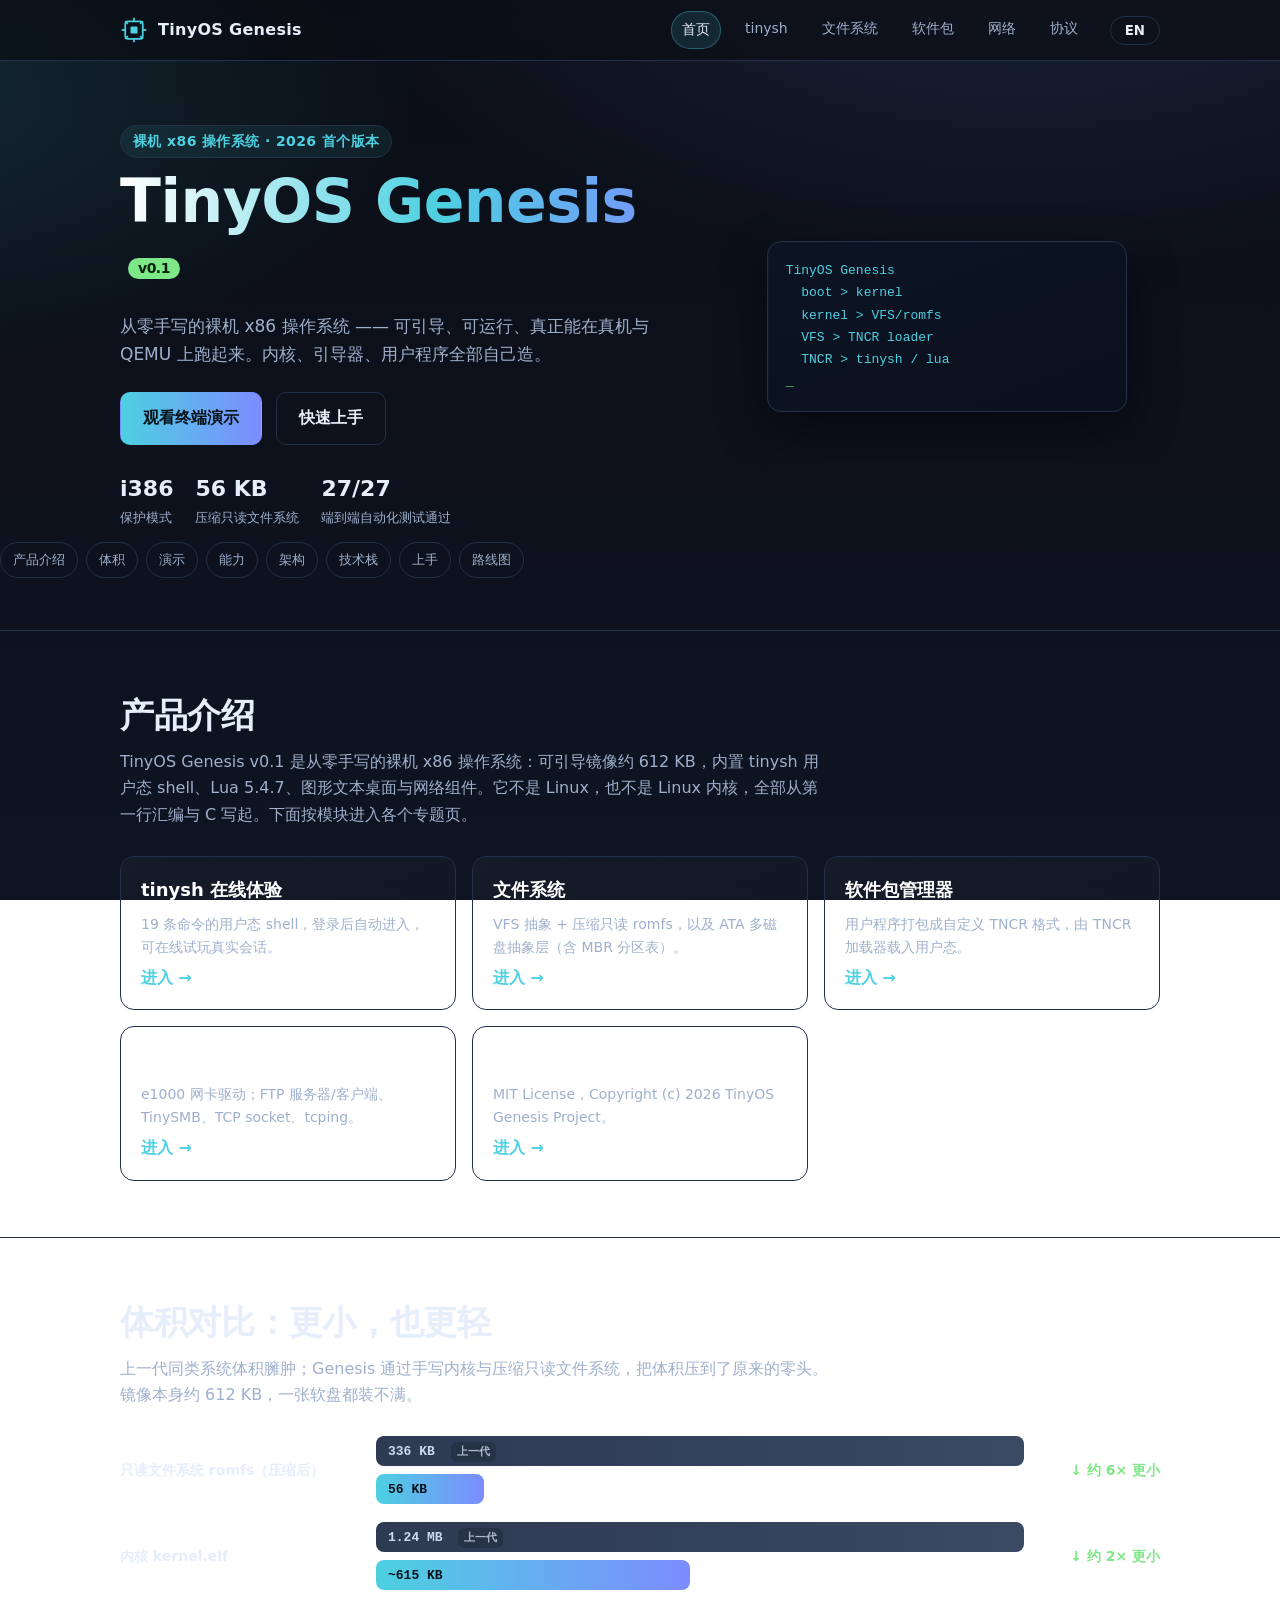
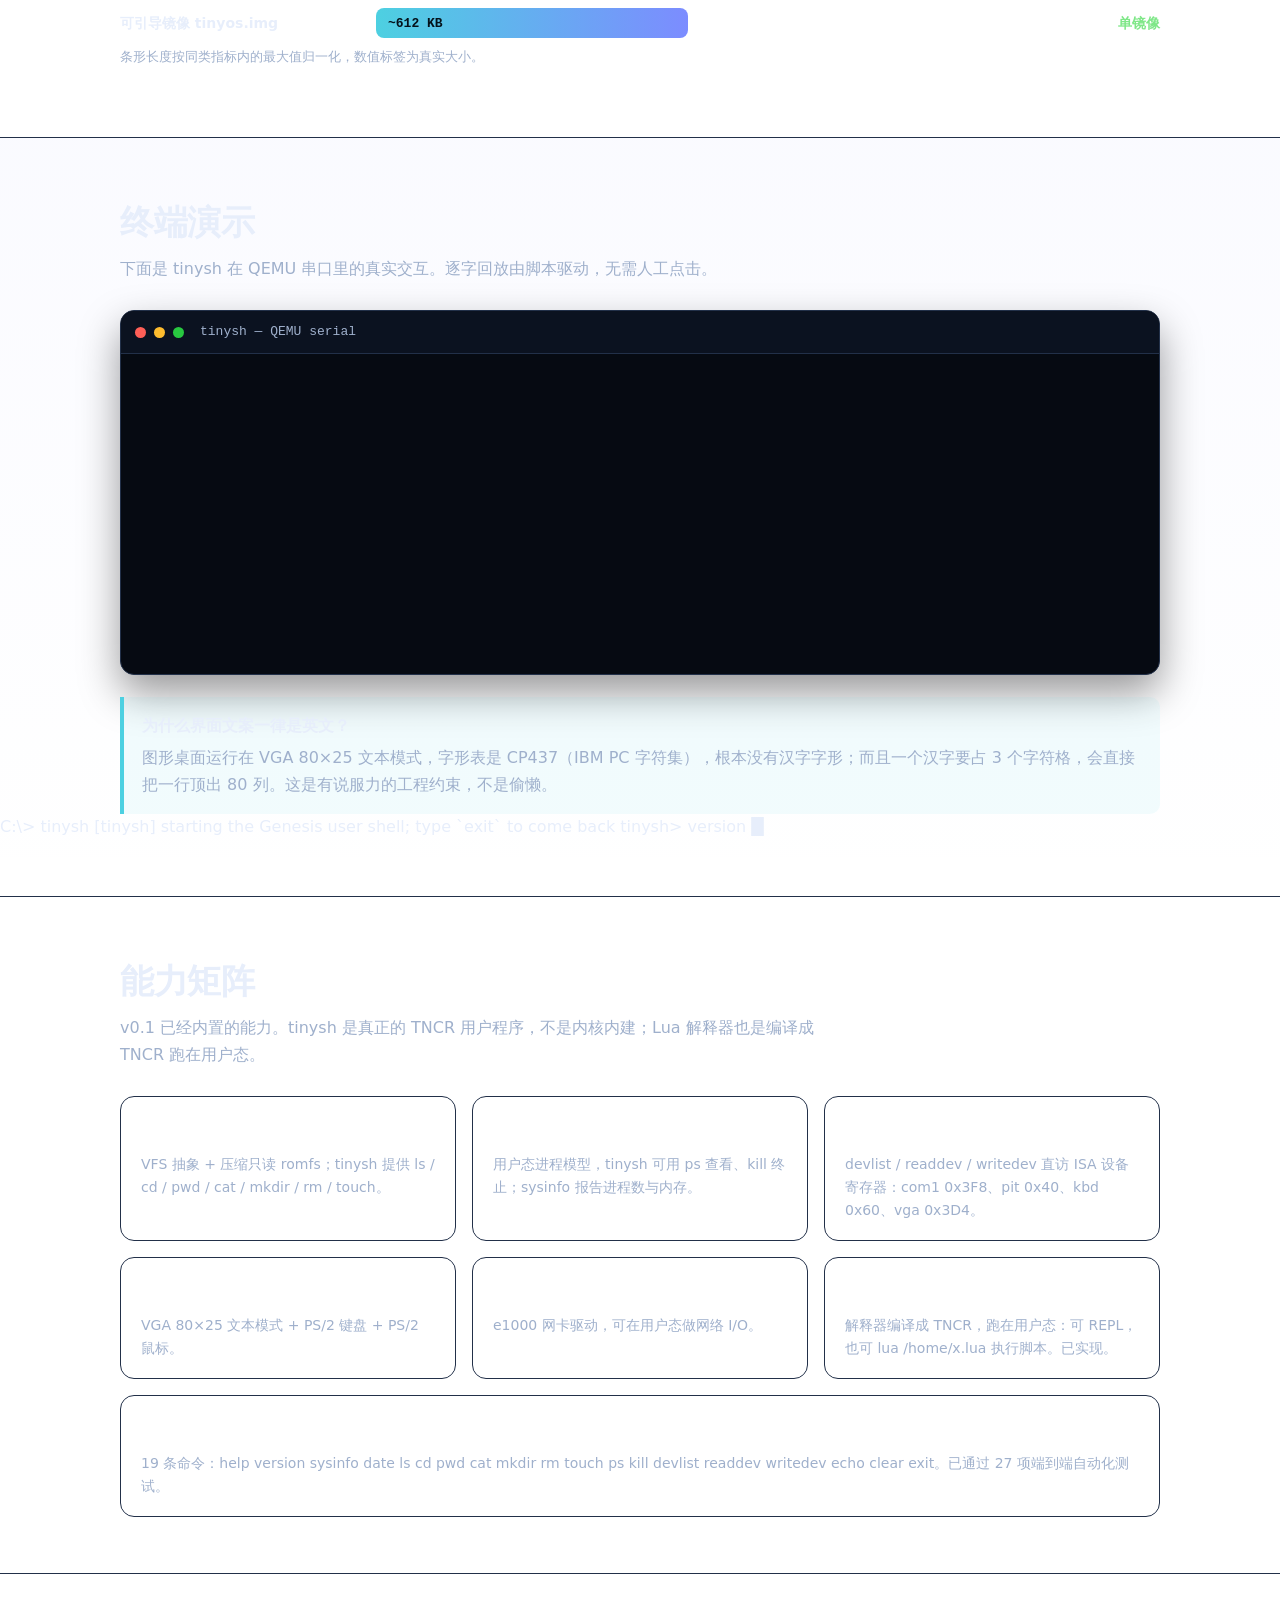
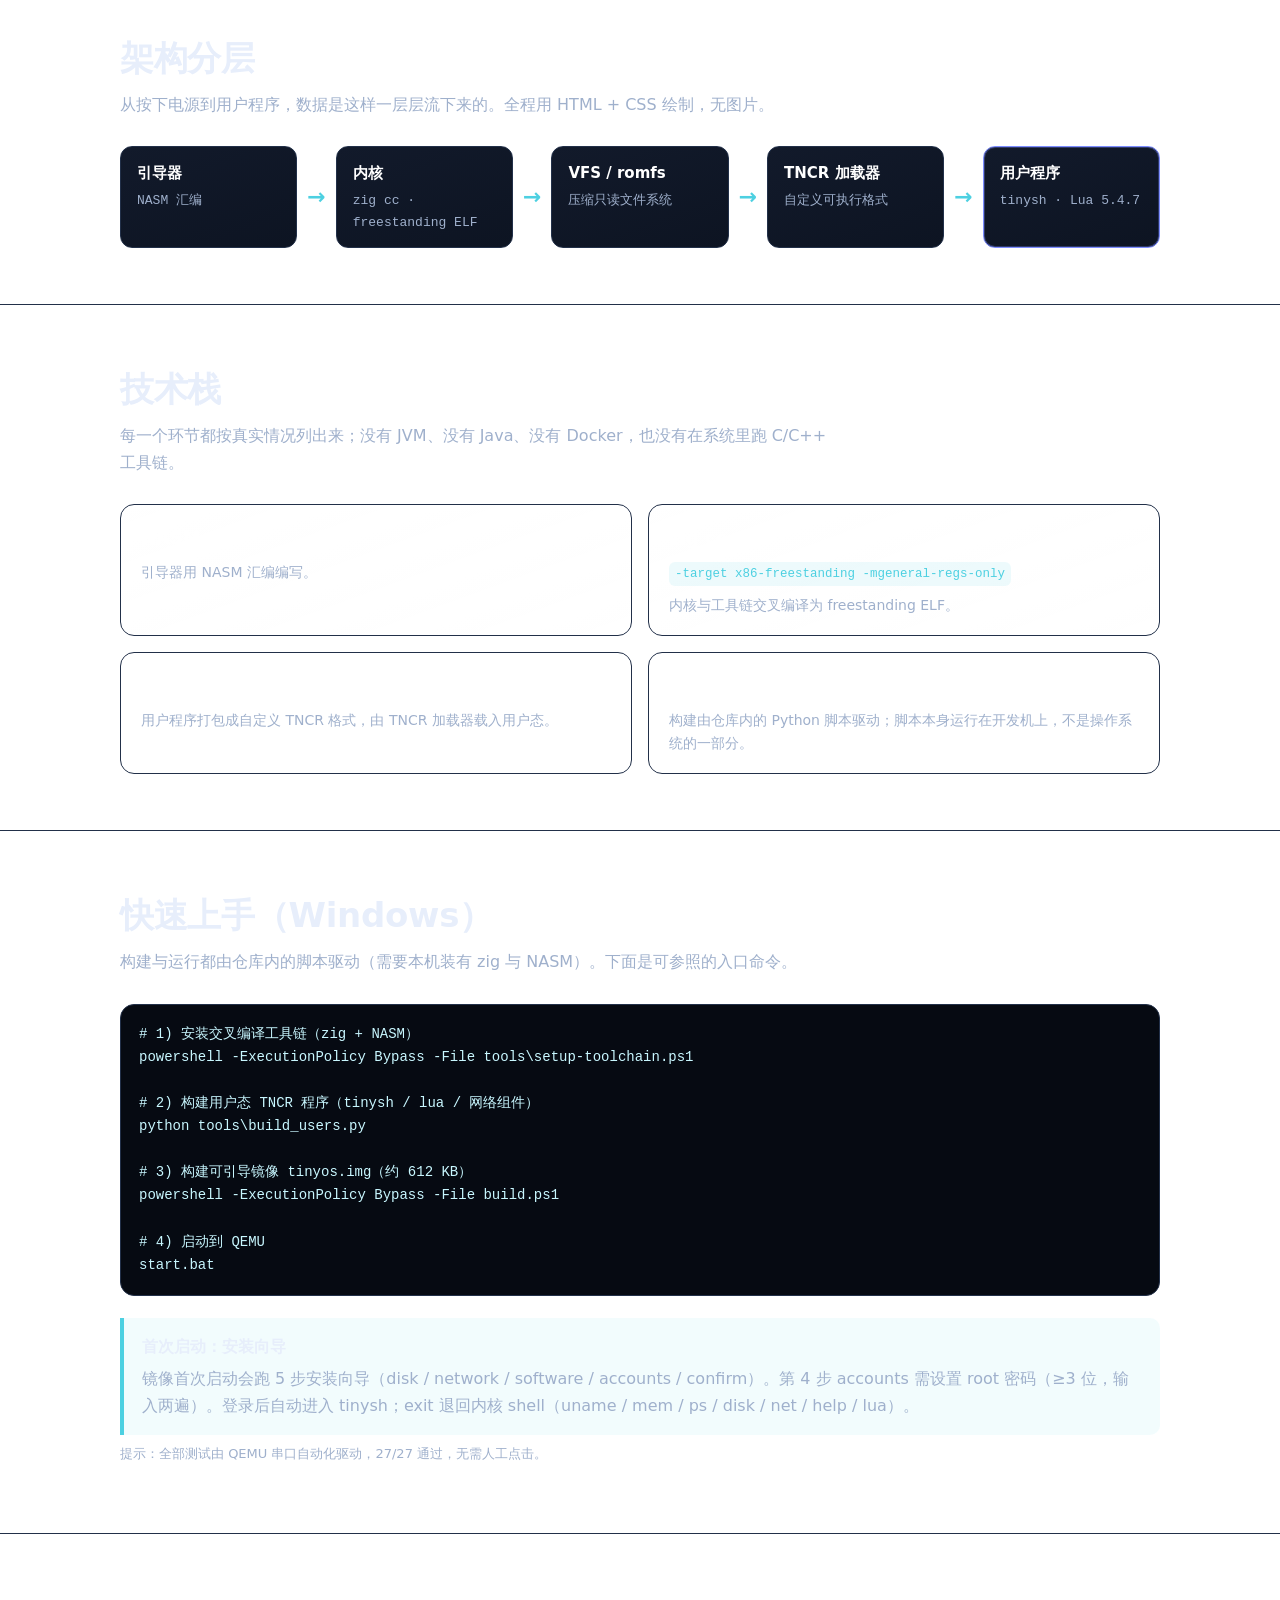
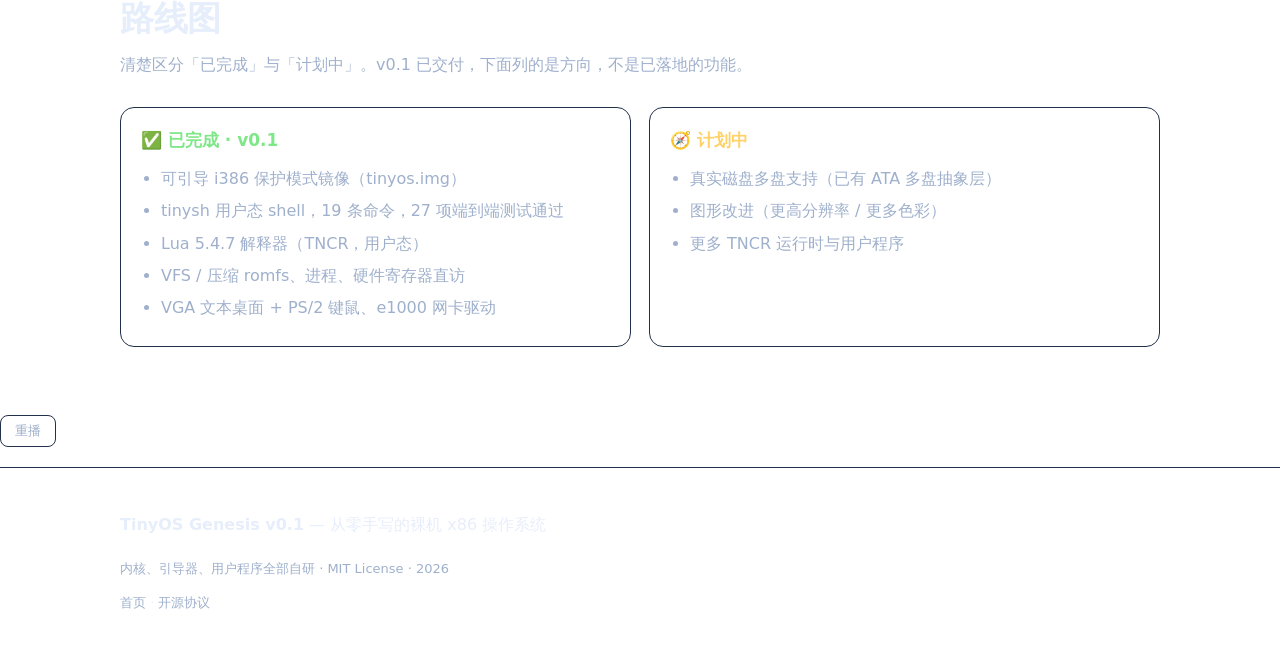
==== index.html @ fe24ce2f "feat(site): full official website in the repo root, six pages GitHub Pages can only serve from the r" ====
<!DOCTYPE html>
<html lang="zh-CN">
<head>
  <meta charset="UTF-8" />
  <meta name="viewport" content="width=device-width, initial-scale=1.0" />
  <meta name="description" content="TinyOS Genesis v0.1 — a from-scratch, bootable bare-metal x86 (i386) operating system. Product overview, size, capabilities, architecture, stack and quick start." />
  <title>TinyOS Genesis v0.1 · 首页 / 产品介绍</title>
  <link rel="stylesheet" href="style.css" />
</head>
<body>
  <a class="skip-link" href="#main" data-zh="跳到主内容" data-en="Skip to main content">跳到主内容</a>

  <header class="site-header">
    <div class="wrap header-inner">
      <a class="brand" href="index.html" aria-label="TinyOS Genesis home">
        <svg class="brand-logo" width="28" height="28" viewBox="0 0 32 32" role="img" aria-hidden="true">
          <rect x="6" y="6" width="20" height="20" rx="3" fill="none" stroke="currentColor" stroke-width="2"/>
          <rect x="12" y="12" width="8" height="8" rx="1" fill="currentColor"/>
          <g stroke="currentColor" stroke-width="2">
            <line x1="16" y1="2" x2="16" y2="6"/><line x1="16" y1="26" x2="16" y2="30"/>
            <line x1="2" y1="16" x2="6" y2="16"/><line x1="26" y1="16" x2="30" y2="16"/>
            <line x1="6" y1="6" x2="9" y2="9"/><line x1="26" y1="6" x2="23" y2="9"/>
            <line x1="6" y1="26" x2="9" y2="23"/><line x1="26" y1="26" x2="23" y2="23"/>
          </g>
        </svg>
        <span class="brand-name">TinyOS&nbsp;Genesis</span>
      </a>

      <nav class="site-nav" aria-label="主导航">
        <a href="index.html" aria-current="page" data-zh="首页" data-en="Home">首页</a>
        <a href="tinysh.html" data-zh="tinysh" data-en="tinysh">tinysh</a>
        <a href="filesystem.html" data-zh="文件系统" data-en="Filesystem">文件系统</a>
        <a href="packages.html" data-zh="软件包" data-en="Packages">软件包</a>
        <a href="network.html" data-zh="网络" data-en="Network">网络</a>
        <a href="license.html" data-zh="协议" data-en="License">协议</a>
      </nav>

      <button id="lang-toggle" class="lang-toggle" type="button"
              data-zh="EN" data-en="中文" aria-label="切换语言 / Switch language">EN</button>
    </div>
  </header>

  <main id="main">
    <!-- HERO -->
    <section id="hero" class="hero" aria-labelledby="hero-title">
      <div class="wrap hero-grid">
        <div class="hero-copy">
          <p class="kicker" data-zh="裸机 x86 操作系统 · 2026 首个版本" data-en="Bare-metal x86 OS · first release 2026">裸机 x86 操作系统 · 2026 首个版本</p>
          <h1 id="hero-title">TinyOS&nbsp;Genesis <span class="badge" title="v0.1">v0.1</span></h1>
          <p class="lede" data-zh="从零手写的裸机 x86 操作系统 —— 可引导、可运行、真正能在真机与 QEMU 上跑起来。内核、引导器、用户程序全部自己造。"
                     data-en="A from-scratch bare-metal x86 operating system — bootable, runnable, and genuinely running on real hardware and QEMU. Kernel, bootloader and user programs, all built from the ground up.">从零手写的裸机 x86 操作系统 —— 可引导、可运行、真正能在真机与 QEMU 上跑起来。内核、引导器、用户程序全部自己造。</p>
          <div class="cta-row">
            <a class="btn btn-primary" href="#demo" data-zh="观看终端演示" data-en="View terminal demo">观看终端演示</a>
            <a class="btn btn-ghost" href="#start" data-zh="快速上手" data-en="Quick start">快速上手</a>
          </div>
          <ul class="hero-facts" aria-label="关键事实">
            <li><strong>i386</strong> <span data-zh="保护模式" data-en="protected mode">保护模式</span></li>
            <li><strong>56&nbsp;KB</strong> <span data-zh="压缩只读文件系统" data-en="compressed romfs">压缩只读文件系统</span></li>
            <li><strong>27/27</strong> <span data-zh="端到端自动化测试通过" data-en="end-to-end tests passing">端到端自动化测试通过</span></li>
          </ul>
        </div>
        <div class="hero-art" aria-hidden="true">
          <div class="art-frame">
            <pre class="art-term">TinyOS Genesis
  boot &gt; kernel
  kernel &gt; VFS/romfs
  VFS &gt; TNCR loader
  TNCR &gt; tinysh / lua
<span class="art-cursor">_</span></pre>
          </div>
        </div>
      </div>

      <nav class="section-toc wrap" aria-label="本页区块导航">
        <a href="#intro" data-zh="产品介绍" data-en="Overview">产品介绍</a>
        <a href="#size" data-zh="体积" data-en="Size">体积</a>
        <a href="#demo" data-zh="演示" data-en="Demo">演示</a>
        <a href="#matrix" data-zh="能力" data-en="Capabilities">能力</a>
        <a href="#arch" data-zh="架构" data-en="Architecture">架构</a>
        <a href="#stack" data-zh="技术栈" data-en="Stack">技术栈</a>
        <a href="#start" data-zh="上手" data-en="Quick Start">上手</a>
        <a href="#roadmap" data-zh="路线图" data-en="Roadmap">路线图</a>
      </nav>
    </section>

    <!-- PRODUCT INTRO (hub) -->
    <section id="intro" class="section" aria-labelledby="intro-title">
      <div class="wrap">
        <h2 id="intro-title" data-zh="产品介绍" data-en="Product overview">产品介绍</h2>
        <p class="section-lead" data-zh="TinyOS Genesis v0.1 是从零手写的裸机 x86 操作系统：可引导镜像约 612 KB，内置 tinysh 用户态 shell、Lua 5.4.7、图形文本桌面与网络组件。它不是 Linux，也不是 Linux 内核，全部从第一行汇编与 C 写起。下面按模块进入各个专题页。"
                               data-en="TinyOS Genesis v0.1 is a from-scratch bare-metal x86 OS: a ~612 KB bootable image shipping the tinysh user-space shell, Lua 5.4.7, a text desktop and networking. It is not Linux and not a Linux kernel — every line starts from assembly and C. Jump into a module below.">TinyOS Genesis v0.1 是从零手写的裸机 x86 操作系统：可引导镜像约 612 KB，内置 tinysh 用户态 shell、Lua 5.4.7、图形文本桌面与网络组件。它不是 Linux，也不是 Linux 内核，全部从第一行汇编与 C 写起。下面按模块进入各个专题页。</p>

        <ul class="matrix">
          <li class="card">
            <h3 data-zh="tinysh 在线体验" data-en="tinysh live">tinysh 在线体验</h3>
            <p data-zh="19 条命令的用户态 shell，登录后自动进入，可在线试玩真实会话。" data-en="The 19-command user-space shell — auto-launched after login; try a real session.">19 条命令的用户态 shell，登录后自动进入，可在线试玩真实会话。</p>
            <a class="card-link" href="tinysh.html" data-zh="进入 →" data-en="Open →">进入 →</a>
          </li>
          <li class="card">
            <h3 data-zh="文件系统" data-en="Filesystem">文件系统</h3>
            <p data-zh="VFS 抽象 + 压缩只读 romfs，以及 ATA 多磁盘抽象层（含 MBR 分区表）。" data-en="VFS abstraction + compressed read-only romfs, plus the ATA multi-disk abstraction (with MBR partition table).">VFS 抽象 + 压缩只读 romfs，以及 ATA 多磁盘抽象层（含 MBR 分区表）。</p>
            <a class="card-link" href="filesystem.html" data-zh="进入 →" data-en="Open →">进入 →</a>
          </li>
          <li class="card">
            <h3 data-zh="软件包管理器" data-en="Packages">软件包管理器</h3>
            <p data-zh="用户程序打包成自定义 TNCR 格式，由 TNCR 加载器载入用户态。" data-en="User programs packaged in the custom TNCR format, loaded into user space by the TNCR loader.">用户程序打包成自定义 TNCR 格式，由 TNCR 加载器载入用户态。</p>
            <a class="card-link" href="packages.html" data-zh="进入 →" data-en="Open →">进入 →</a>
          </li>
          <li class="card">
            <h3 data-zh="网络协议" data-en="Networking">网络协议</h3>
            <p data-zh="e1000 网卡驱动；FTP 服务器/客户端、TinySMB、TCP socket、tcping。" data-en="e1000 NIC driver; FTP server/client, TinySMB, TCP socket, tcping.">e1000 网卡驱动；FTP 服务器/客户端、TinySMB、TCP socket、tcping。</p>
            <a class="card-link" href="network.html" data-zh="进入 →" data-en="Open →">进入 →</a>
          </li>
          <li class="card">
            <h3 data-zh="开源协议" data-en="License">开源协议</h3>
            <p data-zh="MIT License，Copyright (c) 2026 TinyOS Genesis Project。" data-en="MIT License, Copyright (c) 2026 TinyOS Genesis Project.">MIT License，Copyright (c) 2026 TinyOS Genesis Project。</p>
            <a class="card-link" href="license.html" data-zh="进入 →" data-en="Open →">进入 →</a>
          </li>
        </ul>
      </div>
    </section>

    <!-- SIZE -->
    <section id="size" class="section" aria-labelledby="size-title">
      <div class="wrap">
        <h2 id="size-title" data-zh="体积对比：更小，也更轻" data-en="Size comparison: smaller, lighter">体积对比：更小，也更轻</h2>
        <p class="section-lead" data-zh="上一代同类系统体积臃肿；Genesis 通过手写内核与压缩只读文件系统，把体积压到了原来的零头。镜像本身约 612 KB，一张软盘都装不满。"
                               data-en="The previous generation was bloated; Genesis shrinks to a fraction via a hand-written kernel and a compressed read-only filesystem. The bootable image is ~612 KB — less than a single floppy.">上一代同类系统体积臃肿；Genesis 通过手写内核与压缩只读文件系统，把体积压到了原来的零头。镜像本身约 612 KB，一张软盘都装不满。</p>

        <div class="chart" role="img" aria-label="体积对比条形图：romfs 从上一代 336 KB 降到 56 KB；内核从上一代 1.24 MB 降到约 615 KB。">
          <div class="chart-row">
            <div class="chart-label"><span data-zh="只读文件系统 romfs（压缩后）" data-en="Read-only filesystem romfs (compressed)">只读文件系统 romfs（压缩后）</span></div>
            <div class="bars">
              <div class="bar bar-old" style="width:100%">
                <span class="bar-val">336 KB <span class="bar-tag" data-zh="上一代" data-en="prev gen">上一代</span></span>
              </div>
              <div class="bar bar-new" style="width:16.7%">
                <span class="bar-val">56 KB</span>
              </div>
            </div>
            <div class="chart-delta" data-zh="↓ 约 6× 更小" data-en="↓ ~6× smaller">↓ 约 6× 更小</div>
          </div>

          <div class="chart-row">
            <div class="chart-label"><span data-zh="内核 kernel.elf" data-en="Kernel kernel.elf">内核 kernel.elf</span></div>
            <div class="bars">
              <div class="bar bar-old" style="width:100%">
                <span class="bar-val">1.24 MB <span class="bar-tag" data-zh="上一代" data-en="prev gen">上一代</span></span>
              </div>
              <div class="bar bar-new" style="width:48.4%">
                <span class="bar-val">~615 KB</span>
              </div>
            </div>
            <div class="chart-delta" data-zh="↓ 约 2× 更小" data-en="↓ ~2× smaller">↓ 约 2× 更小</div>
          </div>

          <div class="chart-row">
            <div class="chart-label"><span data-zh="可引导镜像 tinyos.img" data-en="Bootable image tinyos.img">可引导镜像 tinyos.img</span></div>
            <div class="bars">
              <div class="bar bar-new solo" style="width:48.2%">
                <span class="bar-val">~612 KB</span>
              </div>
            </div>
            <div class="chart-delta" data-zh="单镜像" data-en="single image">单镜像</div>
          </div>
        </div>

        <p class="chart-note" data-zh="条形长度按同类指标内的最大值归一化，数值标签为真实大小。"
                           data-en="Bar lengths are normalized to the maximum within each metric; the labels show the real sizes.">条形长度按同类指标内的最大值归一化，数值标签为真实大小。</p>
      </div>
    </section>

    <!-- DEMO -->
    <section id="demo" class="section section-term" aria-labelledby="demo-title">
      <div class="wrap">
        <h2 id="demo-title" data-zh="终端演示" data-en="Terminal demo">终端演示</h2>
        <p class="section-lead" data-zh="下面是 tinysh 在 QEMU 串口里的真实交互。逐字回放由脚本驱动，无需人工点击。"
                               data-en="Below is a real tinysh session over the QEMU serial port. The playback is script-driven — no manual clicks.">下面是 tinysh 在 QEMU 串口里的真实交互。逐字回放由脚本驱动，无需人工点击。</p>

        <div class="term" role="img" aria-label="tinysh 终端会话实录">
          <div class="term-bar" aria-hidden="true">
            <span class="dot"></span><span class="dot"></span><span class="dot"></span>
            <span class="term-title">tinysh — QEMU serial</span>
          </div>
          <pre id="demo" class="term-body" tabindex="0" aria-label="终端输出（打字机效果由 app.js 填充）"></pre>
        </div>

        <div class="callout" role="note">
          <h3 data-zh="为什么界面文案一律是英文？" data-en="Why is all on-screen text English?">为什么界面文案一律是英文？</h3>
          <p data-zh="图形桌面运行在 VGA 80×25 文本模式，字形表是 CP437（IBM PC 字符集），根本没有汉字字形；而且一个汉字要占 3 个字符格，会直接把一行顶出 80 列。这是有说服力的工程约束，不是偷懒。"
             data-en="The desktop runs in VGA 80×25 text mode using the CP437 (IBM PC) glyph table, which has no Chinese glyphs; and a single Chinese character takes 3 cells, which would push a line past the 80-column limit. That is a real engineering constraint, not laziness.">图形桌面运行在 VGA 80×25 文本模式，字形表是 CP437（IBM PC 字符集），根本没有汉字字形；而且一个汉字要占 3 个字符格，会直接把一行顶出 80 列。这是有说服力的工程约束，不是偷懒。</p>
        </div>
      </div>
    </section>

    <!-- MATRIX -->
    <section id="matrix" class="section" aria-labelledby="matrix-title">
      <div class="wrap">
        <h2 id="matrix-title" data-zh="能力矩阵" data-en="Capability matrix">能力矩阵</h2>
        <p class="section-lead" data-zh="v0.1 已经内置的能力。tinysh 是真正的 TNCR 用户程序，不是内核内建；Lua 解释器也是编译成 TNCR 跑在用户态。"
                               data-en="What v0.1 already ships with. tinysh is a real TNCR user program, not kernel-builtin; the Lua interpreter is also compiled to TNCR and runs in user space.">v0.1 已经内置的能力。tinysh 是真正的 TNCR 用户程序，不是内核内建；Lua 解释器也是编译成 TNCR 跑在用户态。</p>

        <ul class="matrix">
          <li class="card">
            <h3 data-zh="文件系统" data-en="Filesystem">文件系统</h3>
            <p data-zh="VFS 抽象 + 压缩只读 romfs；tinysh 提供 ls / cd / pwd / cat / mkdir / rm / touch。" data-en="VFS abstraction + compressed read-only romfs; tinysh offers ls / cd / pwd / cat / mkdir / rm / touch.">VFS 抽象 + 压缩只读 romfs；tinysh 提供 ls / cd / pwd / cat / mkdir / rm / touch。</p>
          </li>
          <li class="card">
            <h3 data-zh="进程" data-en="Processes">进程</h3>
            <p data-zh="用户态进程模型，tinysh 可用 ps 查看、kill 终止；sysinfo 报告进程数与内存。" data-en="User-space process model; tinysh can list with ps and terminate with kill; sysinfo reports process count and memory.">用户态进程模型，tinysh 可用 ps 查看、kill 终止；sysinfo 报告进程数与内存。</p>
          </li>
          <li class="card">
            <h3 data-zh="硬件寄存器" data-en="Hardware registers">硬件寄存器</h3>
            <p data-zh="devlist / readdev / writedev 直访 ISA 设备寄存器：com1 0x3F8、pit 0x40、kbd 0x60、vga 0x3D4。" data-en="devlist / readdev / writedev directly access ISA device registers: com1 0x3F8, pit 0x40, kbd 0x60, vga 0x3D4.">devlist / readdev / writedev 直访 ISA 设备寄存器：com1 0x3F8、pit 0x40、kbd 0x60、vga 0x3D4。</p>
          </li>
          <li class="card">
            <h3 data-zh="图形桌面" data-en="Graphical desktop">图形桌面</h3>
            <p data-zh="VGA 80×25 文本模式 + PS/2 键盘 + PS/2 鼠标。" data-en="VGA 80×25 text mode + PS/2 keyboard + PS/2 mouse.">VGA 80×25 文本模式 + PS/2 键盘 + PS/2 鼠标。</p>
          </li>
          <li class="card">
            <h3 data-zh="网络" data-en="Networking">网络</h3>
            <p data-zh="e1000 网卡驱动，可在用户态做网络 I/O。" data-en="e1000 NIC driver, enabling user-space network I/O.">e1000 网卡驱动，可在用户态做网络 I/O。</p>
          </li>
          <li class="card">
            <h3 data-zh="Lua 5.4.7" data-en="Lua 5.4.7">Lua 5.4.7</h3>
            <p data-zh="解释器编译成 TNCR，跑在用户态：可 REPL，也可 lua /home/x.lua 执行脚本。已实现。" data-en="Interpreter compiled to TNCR, running in user space: REPL or lua /home/x.lua to run scripts. Implemented.">解释器编译成 TNCR，跑在用户态：可 REPL，也可 lua /home/x.lua 执行脚本。已实现。</p>
          </li>
          <li class="card card-wide">
            <h3 data-zh="tinysh 用户态 shell" data-en="tinysh user-space shell">tinysh 用户态 shell</h3>
            <p data-zh="19 条命令：help version sysinfo date ls cd pwd cat mkdir rm touch ps kill devlist readdev writedev echo clear exit。已通过 27 项端到端自动化测试。"
               data-en="19 commands: help version sysinfo date ls cd pwd cat mkdir rm touch ps kill devlist readdev writedev echo clear exit. Passed 27 end-to-end automated tests.">19 条命令：help version sysinfo date ls cd pwd cat mkdir rm touch ps kill devlist readdev writedev echo clear exit。已通过 27 项端到端自动化测试。</p>
          </li>
        </ul>
      </div>
    </section>

    <!-- ARCH -->
    <section id="arch" class="section" aria-labelledby="arch-title">
      <div class="wrap">
        <h2 id="arch-title" data-zh="架构分层" data-en="Architecture layers">架构分层</h2>
        <p class="section-lead" data-zh="从按下电源到用户程序，数据是这样一层层流下来的。全程用 HTML + CSS 绘制，无图片。"
                               data-en="From power-on to a user program, data flows down these layers. Drawn entirely with HTML + CSS — no images.">从按下电源到用户程序，数据是这样一层层流下来的。全程用 HTML + CSS 绘制，无图片。</p>

        <ol class="arch">
          <li class="arch-node">
            <span class="arch-tag" data-zh="引导器" data-en="Bootloader">引导器</span>
            <span class="arch-detail">NASM 汇编</span>
          </li>
          <li class="arch-arrow" aria-hidden="true">→</li>
          <li class="arch-node">
            <span class="arch-tag" data-zh="内核" data-en="Kernel">内核</span>
            <span class="arch-detail">zig cc · freestanding ELF</span>
          </li>
          <li class="arch-arrow" aria-hidden="true">→</li>
          <li class="arch-node">
            <span class="arch-tag" data-zh="VFS / romfs" data-en="VFS / romfs">VFS / romfs</span>
            <span class="arch-detail" data-zh="压缩只读文件系统" data-en="compressed read-only fs">压缩只读文件系统</span>
          </li>
          <li class="arch-arrow" aria-hidden="true">→</li>
          <li class="arch-node">
            <span class="arch-tag" data-zh="TNCR 加载器" data-en="TNCR loader">TNCR 加载器</span>
            <span class="arch-detail" data-zh="自定义可执行格式" data-en="custom executable format">自定义可执行格式</span>
          </li>
          <li class="arch-arrow" aria-hidden="true">→</li>
          <li class="arch-node arch-node-userspace">
            <span class="arch-tag" data-zh="用户程序" data-en="User programs">用户程序</span>
            <span class="arch-detail">tinysh · Lua 5.4.7</span>
          </li>
        </ol>
      </div>
    </section>

    <!-- STACK -->
    <section id="stack" class="section" aria-labelledby="stack-title">
      <div class="wrap">
        <h2 id="stack-title" data-zh="技术栈" data-en="Tech stack">技术栈</h2>
        <p class="section-lead" data-zh="每一个环节都按真实情况列出来；没有 JVM、没有 Java、没有 Docker，也没有在系统里跑 C/C++ 工具链。"
                               data-en="Every piece is listed as it really is; no JVM, no Java, no Docker, and no C/C++ toolchain running inside the OS.">每一个环节都按真实情况列出来；没有 JVM、没有 Java、没有 Docker，也没有在系统里跑 C/C++ 工具链。</p>

        <ul class="stack">
          <li class="card">
            <h3>NASM</h3>
            <p data-zh="引导器用 NASM 汇编编写。" data-en="The bootloader is written in NASM assembly.">引导器用 NASM 汇编编写。</p>
          </li>
          <li class="card">
            <h3>zig cc</h3>
            <p><code>-target x86-freestanding -mgeneral-regs-only</code></p>
            <p data-zh="内核与工具链交叉编译为 freestanding ELF。" data-en="Kernel and toolchain are cross-compiled to freestanding ELF.">内核与工具链交叉编译为 freestanding ELF。</p>
          </li>
          <li class="card">
            <h3>TNCR</h3>
            <p data-zh="用户程序打包成自定义 TNCR 格式，由 TNCR 加载器载入用户态。" data-en="User programs are packaged in the custom TNCR format and loaded into user space by the TNCR loader.">用户程序打包成自定义 TNCR 格式，由 TNCR 加载器载入用户态。</p>
          </li>
          <li class="card">
            <h3>Python（宿主机侧）</h3>
            <p data-zh="构建由仓库内的 Python 脚本驱动；脚本本身运行在开发机上，不是操作系统的一部分。" data-en="The build is driven by Python scripts in the repo; the scripts run on the dev machine, not inside the OS.">构建由仓库内的 Python 脚本驱动；脚本本身运行在开发机上，不是操作系统的一部分。</p>
          </li>
        </ul>
      </div>
    </section>

    <!-- START -->
    <section id="start" class="section" aria-labelledby="start-title">
      <div class="wrap">
        <h2 id="start-title" data-zh="快速上手（Windows）" data-en="Quick start (Windows)">快速上手（Windows）</h2>
        <p class="section-lead" data-zh="构建与运行都由仓库内的脚本驱动（需要本机装有 zig 与 NASM）。下面是可参照的入口命令。"
                               data-en="Build and run are driven by the repo's scripts (zig and NASM are required locally). The entry commands below are a reference.">构建与运行都由仓库内的脚本驱动（需要本机装有 zig 与 NASM）。下面是可参照的入口命令。</p>

        <div class="code-block">
          <pre aria-label="构建与启动命令"><code># 1) 安装交叉编译工具链（zig + NASM）
powershell -ExecutionPolicy Bypass -File tools\setup-toolchain.ps1

# 2) 构建用户态 TNCR 程序（tinysh / lua / 网络组件）
python tools\build_users.py

# 3) 构建可引导镜像 tinyos.img（约 612 KB）
powershell -ExecutionPolicy Bypass -File build.ps1

# 4) 启动到 QEMU
start.bat</code></pre>
        </div>

        <div class="callout" role="note">
          <h3 data-zh="首次启动：安装向导" data-en="First boot: install wizard">首次启动：安装向导</h3>
          <p data-zh="镜像首次启动会跑 5 步安装向导（disk / network / software / accounts / confirm）。第 4 步 accounts 需设置 root 密码（≥3 位，输入两遍）。登录后自动进入 tinysh；exit 退回内核 shell（uname / mem / ps / disk / net / help / lua）。"
             data-en="On first boot the image runs a 5-step install wizard (disk / network / software / accounts / confirm). Step 4 (accounts) asks for the root password (>=3 chars, typed twice). After login you land in tinysh; `exit` drops back to the kernel shell (uname / mem / ps / disk / net / help / lua).">镜像首次启动会跑 5 步安装向导（disk / network / software / accounts / confirm）。第 4 步 accounts 需设置 root 密码（≥3 位，输入两遍）。登录后自动进入 tinysh；exit 退回内核 shell（uname / mem / ps / disk / net / help / lua）。</p>
        </div>

        <p class="chart-note" data-zh="提示：全部测试由 QEMU 串口自动化驱动，27/27 通过，无需人工点击。"
                           data-en="Note: all tests run via QEMU serial automation, 27/27 passing, no manual clicks.">提示：全部测试由 QEMU 串口自动化驱动，27/27 通过，无需人工点击。</p>
      </div>
    </section>

    <!-- ROADMAP -->
    <section id="roadmap" class="section" aria-labelledby="roadmap-title">
      <div class="wrap">
        <h2 id="roadmap-title" data-zh="路线图" data-en="Roadmap">路线图</h2>
        <p class="section-lead" data-zh="清楚区分「已完成」与「计划中」。v0.1 已交付，下面列的是方向，不是已落地的功能。"
                               data-en="A clear split between “done” and “planned”. v0.1 is shipped; what follows are directions, not landed features.">清楚区分「已完成」与「计划中」。v0.1 已交付，下面列的是方向，不是已落地的功能。</p>

        <div class="roadmap">
          <div class="roadmap-col">
            <h3 class="done-head" data-zh="✅ 已完成 · v0.1" data-en="✅ Done · v0.1">✅ 已完成 · v0.1</h3>
            <ul class="done-list">
              <li data-zh="可引导 i386 保护模式镜像（tinyos.img）" data-en="Bootable i386 protected-mode image (tinyos.img)">可引导 i386 保护模式镜像（tinyos.img）</li>
              <li data-zh="tinysh 用户态 shell，19 条命令，27 项端到端测试通过" data-en="tinysh user-space shell, 19 commands, 27 end-to-end tests passing">tinysh 用户态 shell，19 条命令，27 项端到端测试通过</li>
              <li data-zh="Lua 5.4.7 解释器（TNCR，用户态）" data-en="Lua 5.4.7 interpreter (TNCR, user space)">Lua 5.4.7 解释器（TNCR，用户态）</li>
              <li data-zh="VFS / 压缩 romfs、进程、硬件寄存器直访" data-en="VFS / compressed romfs, processes, direct hardware-register access">VFS / 压缩 romfs、进程、硬件寄存器直访</li>
              <li data-zh="VGA 文本桌面 + PS/2 键鼠、e1000 网卡驱动" data-en="VGA text desktop + PS/2 keyboard/mouse, e1000 NIC driver">VGA 文本桌面 + PS/2 键鼠、e1000 网卡驱动</li>
            </ul>
          </div>
          <div class="roadmap-col">
            <h3 class="plan-head" data-zh="🧭 计划中" data-en="🧭 Planned">🧭 计划中</h3>
            <ul class="plan-list">
              <li data-zh="真实磁盘多盘支持（已有 ATA 多盘抽象层）" data-en="Real multi-disk support (ATA multi-disk abstraction already exists)">真实磁盘多盘支持（已有 ATA 多盘抽象层）</li>
              <li data-zh="图形改进（更高分辨率 / 更多色彩）" data-en="Graphics improvements (higher resolution / more color)">图形改进（更高分辨率 / 更多色彩）</li>
              <li data-zh="更多 TNCR 运行时与用户程序" data-en="More TNCR runtimes and user programs">更多 TNCR 运行时与用户程序</li>
            </ul>
          </div>
        </div>
      </div>
    </section>
  </main>

  <footer class="site-footer">
    <div class="wrap footer-inner">
      <p><strong>TinyOS Genesis v0.1</strong> — <span data-zh="从零手写的裸机 x86 操作系统" data-en="a from-scratch bare-metal x86 OS">从零手写的裸机 x86 操作系统</span></p>
      <p class="footer-meta" data-zh="内核、引导器、用户程序全部自研 · MIT License · 2026" data-en="kernel, bootloader and user programs all built in-house · MIT License · 2026">内核、引导器、用户程序全部自研 · MIT License · 2026</p>
      <p class="footer-links"><a href="index.html" data-zh="首页" data-en="Home">首页</a> · <a href="license.html" data-zh="开源协议" data-en="License">开源协议</a></p>
    </div>
  </footer>

  <script src="app.js" defer></script>
</body>
</html>
---- style.css ----
/* ============================================================
   TinyOS Genesis v0.1 — site styles
   Pure static. No build tool, no CDN, no external assets.
   Visuals: CSS gradients + the inline SVG logo in index.html.
   ============================================================ */

:root {
  --bg:        #0a0e16;
  --bg-2:      #0e1422;
  --panel:     #121a2b;
  --panel-2:   #162034;
  --line:      #223049;
  --text:      #e7eefb;
  --muted:     #9fb0cc;
  --accent:    #4dd0e1;   /* cyan */
  --accent-2:  #7c8cff;   /* indigo */
  --good:      #7ee787;   /* green */
  --warn:      #ffd166;
  --old-bar:   #3a4a63;
  --radius:    14px;
  --maxw:      1080px;
  --font: "PingFang SC", "Microsoft YaHei", "Hiragino Sans GB",
          "Source Han Sans SC", "Noto Sans CJK SC", system-ui,
          -apple-system, "Segoe UI", Roboto, Helvetica, Arial, sans-serif;
  --mono: "Cascadia Code", "JetBrains Mono", "Fira Code", "Sarasa Mono SC",
          Consolas, "Courier New", monospace;
}

* { box-sizing: border-box; }

html { scroll-behavior: smooth; }

body {
  margin: 0;
  font-family: var(--font);
  color: var(--text);
  line-height: 1.65;
  background:
    radial-gradient(1200px 600px at 80% -10%, rgba(124,140,255,0.18), transparent 60%),
    radial-gradient(1000px 500px at -10% 10%, rgba(77,208,225,0.14), transparent 55%),
    linear-gradient(180deg, var(--bg) 0%, var(--bg-2) 100%);
  background-attachment: fixed;
  min-height: 100vh;
  -webkit-font-smoothing: antialiased;
}

a { color: var(--accent); text-decoration: none; }
a:hover { text-decoration: underline; }

.wrap { width: 100%; max-width: var(--maxw); margin: 0 auto; padding: 0 20px; }

/* ---------- Accessibility: skip link + focus ---------- */
.skip-link {
  position: absolute; left: -999px; top: 0;
  background: var(--accent); color: #04121a;
  padding: 10px 16px; border-radius: 0 0 10px 0; z-index: 100; font-weight: 700;
}
.skip-link:focus { left: 0; }

:focus-visible {
  outline: 3px solid var(--accent);
  outline-offset: 2px;
  border-radius: 6px;
}

/* ---------- Header / nav ---------- */
.site-header {
  position: sticky; top: 0; z-index: 50;
  backdrop-filter: blur(10px);
  background: rgba(10,14,22,0.72);
  border-bottom: 1px solid var(--line);
}
.header-inner { display: flex; align-items: center; gap: 16px; height: 60px; }
.brand { display: inline-flex; align-items: center; gap: 10px; color: var(--text); font-weight: 800; }
.brand:hover { text-decoration: none; }
.brand-logo { color: var(--accent); flex: none; }
.brand-name { letter-spacing: .3px; }

.site-nav { display: flex; gap: 4px 14px; margin-left: auto; flex-wrap: wrap; }
.site-nav a { color: var(--muted); font-size: 14px; padding: 6px 10px; border-radius: 999px; white-space: nowrap; }
.site-nav a:hover { color: var(--text); text-decoration: none; background: rgba(255,255,255,.04); }
.site-nav a[aria-current="page"] {
  color: var(--text); background: rgba(77,208,225,.12);
  border: 1px solid rgba(77,208,225,.35);
}

.lang-toggle {
  margin-left: 6px;
  background: transparent; color: var(--text);
  border: 1px solid var(--line); border-radius: 999px;
  padding: 6px 14px; font-weight: 700; cursor: pointer; font-family: var(--font);
}
.lang-toggle:hover { border-color: var(--accent); color: var(--accent); }

/* ---------- Hero ---------- */
.hero { padding: 64px 0 48px; }
.hero-grid { display: grid; grid-template-columns: 1.15fr .85fr; gap: 36px; align-items: center; }
.kicker {
  display: inline-block; color: var(--accent); font-weight: 700;
  letter-spacing: .4px; font-size: 14px; margin: 0 0 12px;
  padding: 4px 12px; border: 1px solid var(--line); border-radius: 999px;
  background: rgba(77,208,225,0.08);
}
.hero h1 {
  font-size: clamp(34px, 6vw, 60px); line-height: 1.05; margin: 0 0 16px;
  letter-spacing: -.5px;
  background: linear-gradient(90deg, #fff 0%, var(--accent) 55%, var(--accent-2) 100%);
  -webkit-background-clip: text; background-clip: text; color: transparent;
}
.badge {
  display: inline-block; font-size: 14px; vertical-align: middle;
  margin-left: 8px; padding: 3px 10px; border-radius: 999px;
  background: var(--good); color: #06210d; font-weight: 800;
  -webkit-text-fill-color: #06210d;
}
.lede { color: var(--muted); font-size: 17px; max-width: 56ch; margin: 0 0 24px; }

.cta-row { display: flex; gap: 14px; flex-wrap: wrap; margin-bottom: 26px; }
.btn {
  display: inline-block; padding: 12px 22px; border-radius: 10px;
  font-weight: 700; border: 1px solid transparent; cursor: pointer;
}
.btn-primary {
  background: linear-gradient(90deg, var(--accent), var(--accent-2));
  color: #04121a;
}
.btn-primary:hover { text-decoration: none; filter: brightness(1.08); }
.btn-ghost { border-color: var(--line); color: var(--text); }
.btn-ghost:hover { border-color: var(--accent); color: var(--accent); text-decoration: none; }

.hero-facts { display: flex; gap: 22px; flex-wrap: wrap; list-style: none; padding: 0; margin: 0; }
.hero-facts li { display: flex; flex-direction: column; }
.hero-facts strong { font-size: 22px; color: var(--text); }
.hero-facts span { font-size: 13px; color: var(--muted); }

.hero-art { display: flex; justify-content: center; }
.art-frame {
  width: 100%; max-width: 360px;
  border: 1px solid var(--line); border-radius: var(--radius);
  background: linear-gradient(160deg, #0c1424, #0a0f1c);
  box-shadow: 0 20px 50px rgba(0,0,0,.45), inset 0 0 0 1px rgba(255,255,255,.02);
  padding: 18px;
}
.art-term {
  font-family: var(--mono); font-size: 13px; color: var(--accent);
  margin: 0; white-space: pre; line-height: 1.7;
}
.art-cursor { color: var(--good); animation: blink 1.1s steps(1) infinite; }

/* ---------- Generic sections ---------- */
.section { padding: 56px 0; border-top: 1px solid var(--line); }
.section h2 {
  font-size: clamp(24px, 4vw, 34px); margin: 0 0 6px; letter-spacing: -.3px;
}
.section-lead { color: var(--muted); max-width: 70ch; margin: 0 0 28px; }

/* ---------- Size chart ---------- */
.chart { display: grid; gap: 18px; }
.chart-row {
  display: grid; grid-template-columns: minmax(160px, 240px) 1fr auto;
  gap: 16px; align-items: center;
}
.chart-label { font-weight: 600; font-size: 14px; }
.bars { display: flex; flex-direction: column; gap: 8px; }
.bar {
  position: relative; min-height: 30px; border-radius: 8px;
  display: flex; align-items: center; padding: 0 12px;
  font-family: var(--mono); font-size: 13px; color: #04121a; font-weight: 700;
  overflow: hidden;
}
.bar-old { background: linear-gradient(90deg, #2c3a52, #3a4a63); color: #cdd9ec; }
.bar-new { background: linear-gradient(90deg, var(--accent), var(--accent-2)); }
.bar-val { position: relative; z-index: 1; white-space: nowrap; }
.bar-tag {
  display: inline-block; margin-left: 8px; font-size: 11px; font-weight: 600;
  opacity: .8; padding: 1px 6px; border-radius: 6px; background: rgba(0,0,0,.2);
}
.chart-delta {
  font-weight: 800; font-size: 14px; color: var(--good);
  white-space: nowrap; text-align: right; min-width: 120px;
}
.chart-note { color: var(--muted); font-size: 13px; margin-top: 8px; }

/* ---------- Terminal demo ---------- */
.section-term { background: linear-gradient(180deg, rgba(124,140,255,0.04), transparent); }
.term {
  border: 1px solid var(--line); border-radius: var(--radius); overflow: hidden;
  background: #060a12; box-shadow: 0 18px 40px rgba(0,0,0,.4);
}
.term-bar {
  display: flex; align-items: center; gap: 8px;
  padding: 10px 14px; background: #0b1220; border-bottom: 1px solid var(--line);
}
.term-bar .dot { width: 11px; height: 11px; border-radius: 50%; background: #2a3650; }
.term-bar .dot:nth-child(1) { background: #ff5f57; }
.term-bar .dot:nth-child(2) { background: #febc2e; }
.term-bar .dot:nth-child(3) { background: #28c840; }
.term-title { margin-left: 8px; color: var(--muted); font-size: 13px; font-family: var(--mono); }
.term-body {
  margin: 0; padding: 18px; font-family: var(--mono); font-size: 14px;
  line-height: 1.6; color: #c8f7ff; white-space: pre-wrap; word-break: break-word;
  min-height: 320px;
}
.term-body:focus { outline: 3px solid var(--accent); outline-offset: -3px; }

.callout {
  margin-top: 22px; padding: 16px 18px; border-left: 4px solid var(--accent);
  background: rgba(77,208,225,0.07); border-radius: 0 10px 10px 0;
}
.callout h3 { margin: 0 0 6px; font-size: 16px; }
.callout p { margin: 0; color: var(--muted); }

/* ---------- Cards (matrix + stack) ---------- */
.matrix, .stack { list-style: none; padding: 0; margin: 0; display: grid; gap: 16px; }
.matrix { grid-template-columns: repeat(3, 1fr); }
.stack  { grid-template-columns: repeat(2, 1fr); }
.card {
  background: linear-gradient(160deg, rgba(255,255,255,0.03), rgba(255,255,255,0));
  border: 1px solid var(--line); border-radius: var(--radius); padding: 18px 20px;
}
.card h3 { margin: 0 0 8px; font-size: 18px; color: #fff; }
.card p { margin: 0; color: var(--muted); font-size: 14px; }
.card code {
  font-family: var(--mono); font-size: 12.5px; color: var(--accent);
  background: rgba(77,208,225,0.1); padding: 2px 6px; border-radius: 6px;
  display: inline-block; margin-bottom: 8px; word-break: break-word;
}
.card-wide { grid-column: 1 / -1; }

/* ---------- Architecture flow ---------- */
.arch {
  list-style: none; padding: 0; margin: 0;
  display: flex; flex-wrap: wrap; align-items: stretch; gap: 10px; justify-content: center;
}
.arch-node {
  flex: 1 1 150px; min-width: 140px;
  border: 1px solid var(--line); border-radius: 12px; padding: 14px 16px;
  background: linear-gradient(160deg, #121a2b, #0d1422);
  display: flex; flex-direction: column; gap: 4px;
}
.arch-node-userspace { border-color: var(--accent-2); box-shadow: 0 0 0 1px rgba(124,140,255,.3) inset; }
.arch-tag { font-weight: 800; font-size: 15px; color: #fff; }
.arch-detail { font-size: 13px; color: var(--muted); font-family: var(--mono); }
.arch-arrow { align-self: center; color: var(--accent); font-size: 22px; font-weight: 800; }

/* ---------- Code block ---------- */
.code-block {
  border: 1px solid var(--line); border-radius: var(--radius); overflow: auto;
  background: #060a12;
}
.code-block pre { margin: 0; padding: 18px; font-family: var(--mono); font-size: 14px; color: #c8f7ff; white-space: pre; }

/* ---------- Roadmap ---------- */
.roadmap { display: grid; grid-template-columns: 1fr 1fr; gap: 18px; }
.roadmap-col { border: 1px solid var(--line); border-radius: var(--radius); padding: 18px 20px; background: rgba(255,255,255,0.02); }
.done-head { color: var(--good); margin: 0 0 12px; font-size: 17px; }
.plan-head { color: var(--warn); margin: 0 0 12px; font-size: 17px; }
.done-list, .plan-list { margin: 0; padding-left: 20px; color: var(--muted); }
.done-list li, .plan-list li { margin: 6px 0; }

/* ---------- Footer ---------- */
.site-footer { border-top: 1px solid var(--line); padding: 28px 0; margin-top: 20px; }
.footer-inner { display: flex; flex-direction: column; gap: 4px; }
.footer-meta { color: var(--muted); font-size: 13px; margin: 0; }

/* ---------- Animations ---------- */
@keyframes blink { 0%, 50% { opacity: 1; } 50.01%, 100% { opacity: 0; } }

/* ---------- Responsive ---------- */
@media (max-width: 860px) {
  .hero-grid { grid-template-columns: 1fr; }
  .hero-art { order: -1; }
  .matrix { grid-template-columns: repeat(2, 1fr); }
  .stack  { grid-template-columns: 1fr; }
}
@media (max-width: 560px) {
  .header-inner { flex-wrap: wrap; height: auto; padding-top: 10px; padding-bottom: 10px; }
  .site-nav { width: 100%; margin-left: 0; }
  .matrix { grid-template-columns: 1fr; }
  .roadmap { grid-template-columns: 1fr; }
  .chart-row { grid-template-columns: 1fr; }
  .chart-delta { text-align: left; }
  .hero { padding: 40px 0 32px; }
  .section { padding: 40px 0; }
}

/* ---------- Reduced motion ---------- */
@media (prefers-reduced-motion: reduce) {
  html { scroll-behavior: auto; }
  .art-cursor { animation: none; }
  * { transition: none !important; }
}

/* ---------- In-page section TOC (index hub) ---------- */
.section-toc {
  display: flex; flex-wrap: wrap; gap: 8px;
  padding: 14px 0 4px; margin: 0;
}
.section-toc a {
  font-size: 13px; color: var(--muted);
  padding: 6px 12px; border: 1px solid var(--line); border-radius: 999px;
}
.section-toc a:hover { color: var(--accent); border-color: var(--accent); text-decoration: none; }

/* ---------- Card link (product intro hub) ---------- */
.card-link { display: inline-block; margin-top: 6px; color: var(--accent); font-weight: 700; }
.card-link:hover { text-decoration: none; color: var(--accent-2); }

/* ---------- Sub-page head + placeholder ---------- */
.page-head { padding: 52px 0 6px; }
.page-head h1 {
  font-size: clamp(28px, 5vw, 44px); margin: 0 0 10px; letter-spacing: -.4px;
  background: linear-gradient(90deg, #fff 0%, var(--accent) 60%, var(--accent-2) 100%);
  -webkit-background-clip: text; background-clip: text; color: transparent;
  -webkit-text-fill-color: transparent;
}
.page-head .lede { color: var(--muted); max-width: 64ch; margin: 0; }

.placeholder {
  margin: 10px 0 0; padding: 48px 24px; text-align: center;
  border: 1px dashed var(--line); border-radius: var(--radius);
  background: rgba(255,255,255,.02);
}
.placeholder-icon { color: var(--accent); margin-bottom: 12px; }
.placeholder h2 { font-size: 22px; margin: 0 0 8px; color: #fff; }
.placeholder p { color: var(--muted); max-width: 56ch; margin: 0 auto; }

.footer-links { margin: 8px 0 0; font-size: 13px; }
.footer-links a { color: var(--muted); }
.footer-links a:hover { color: var(--accent); }
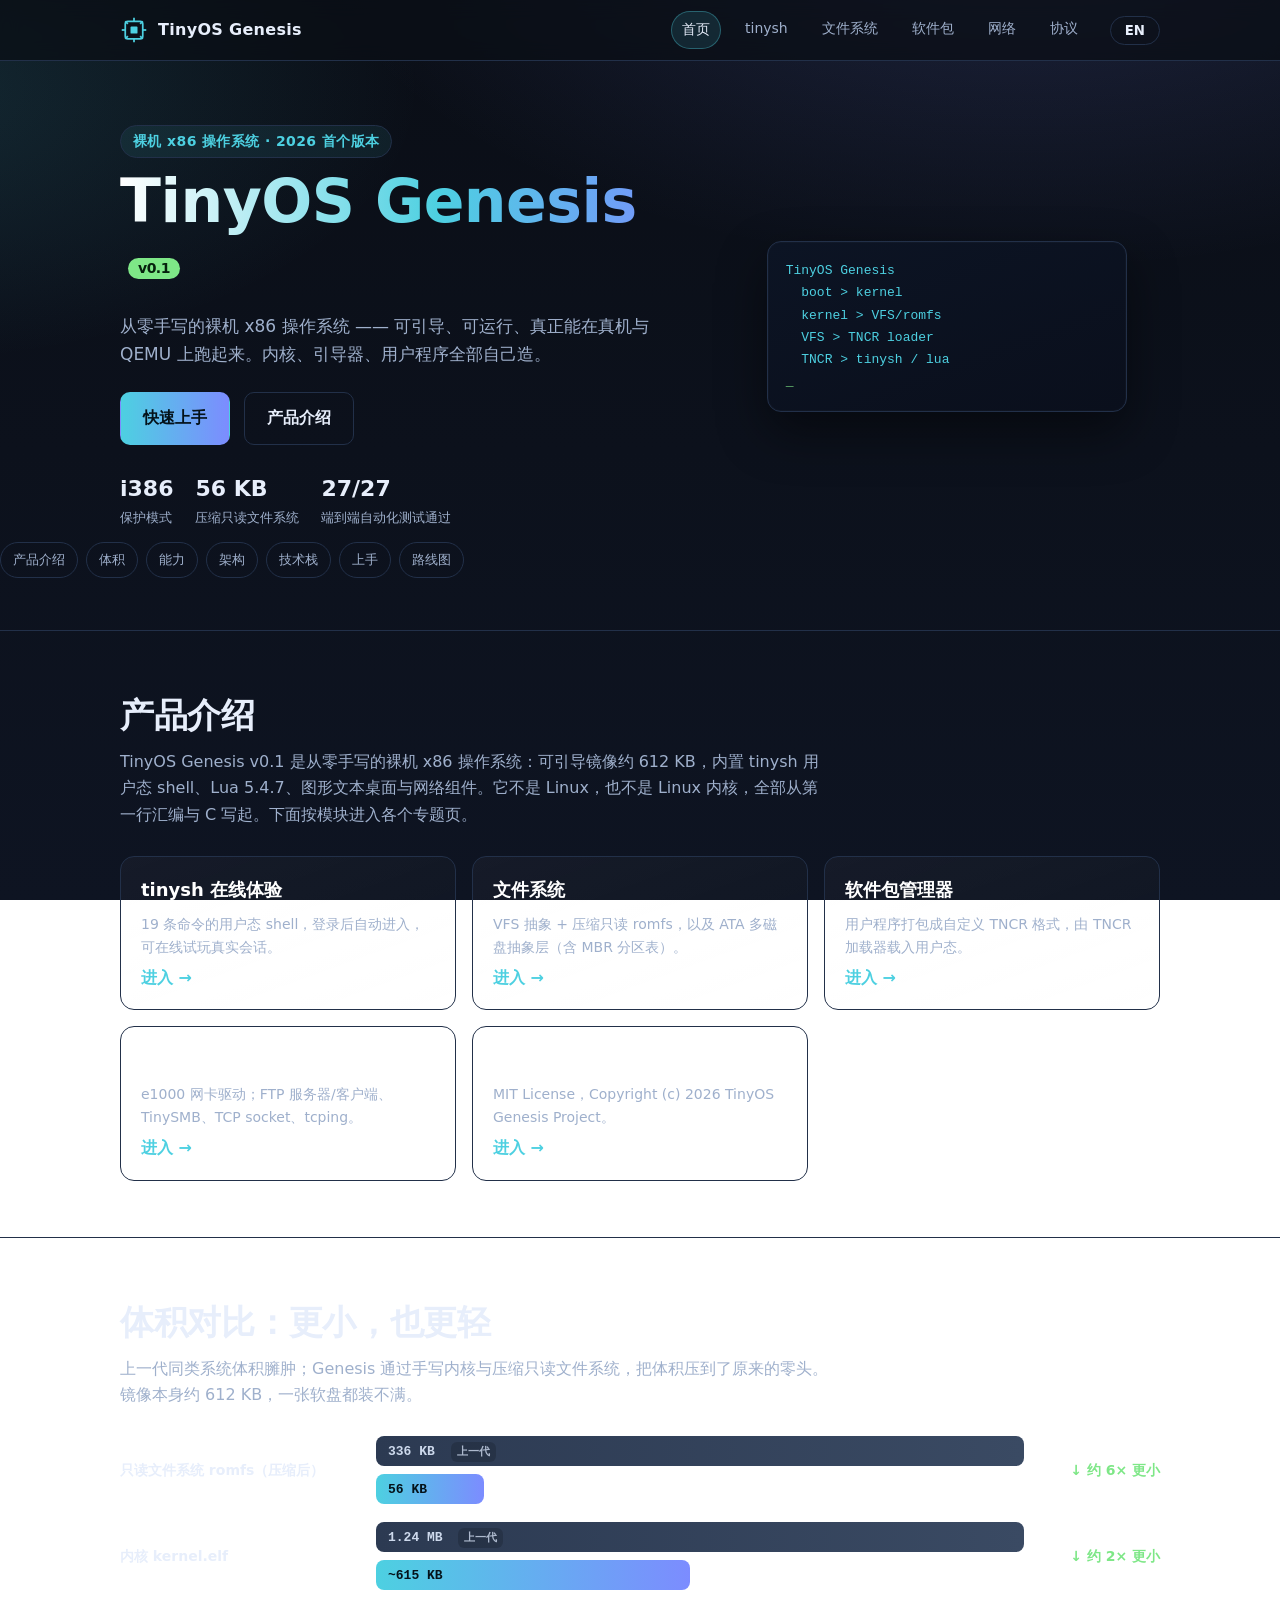
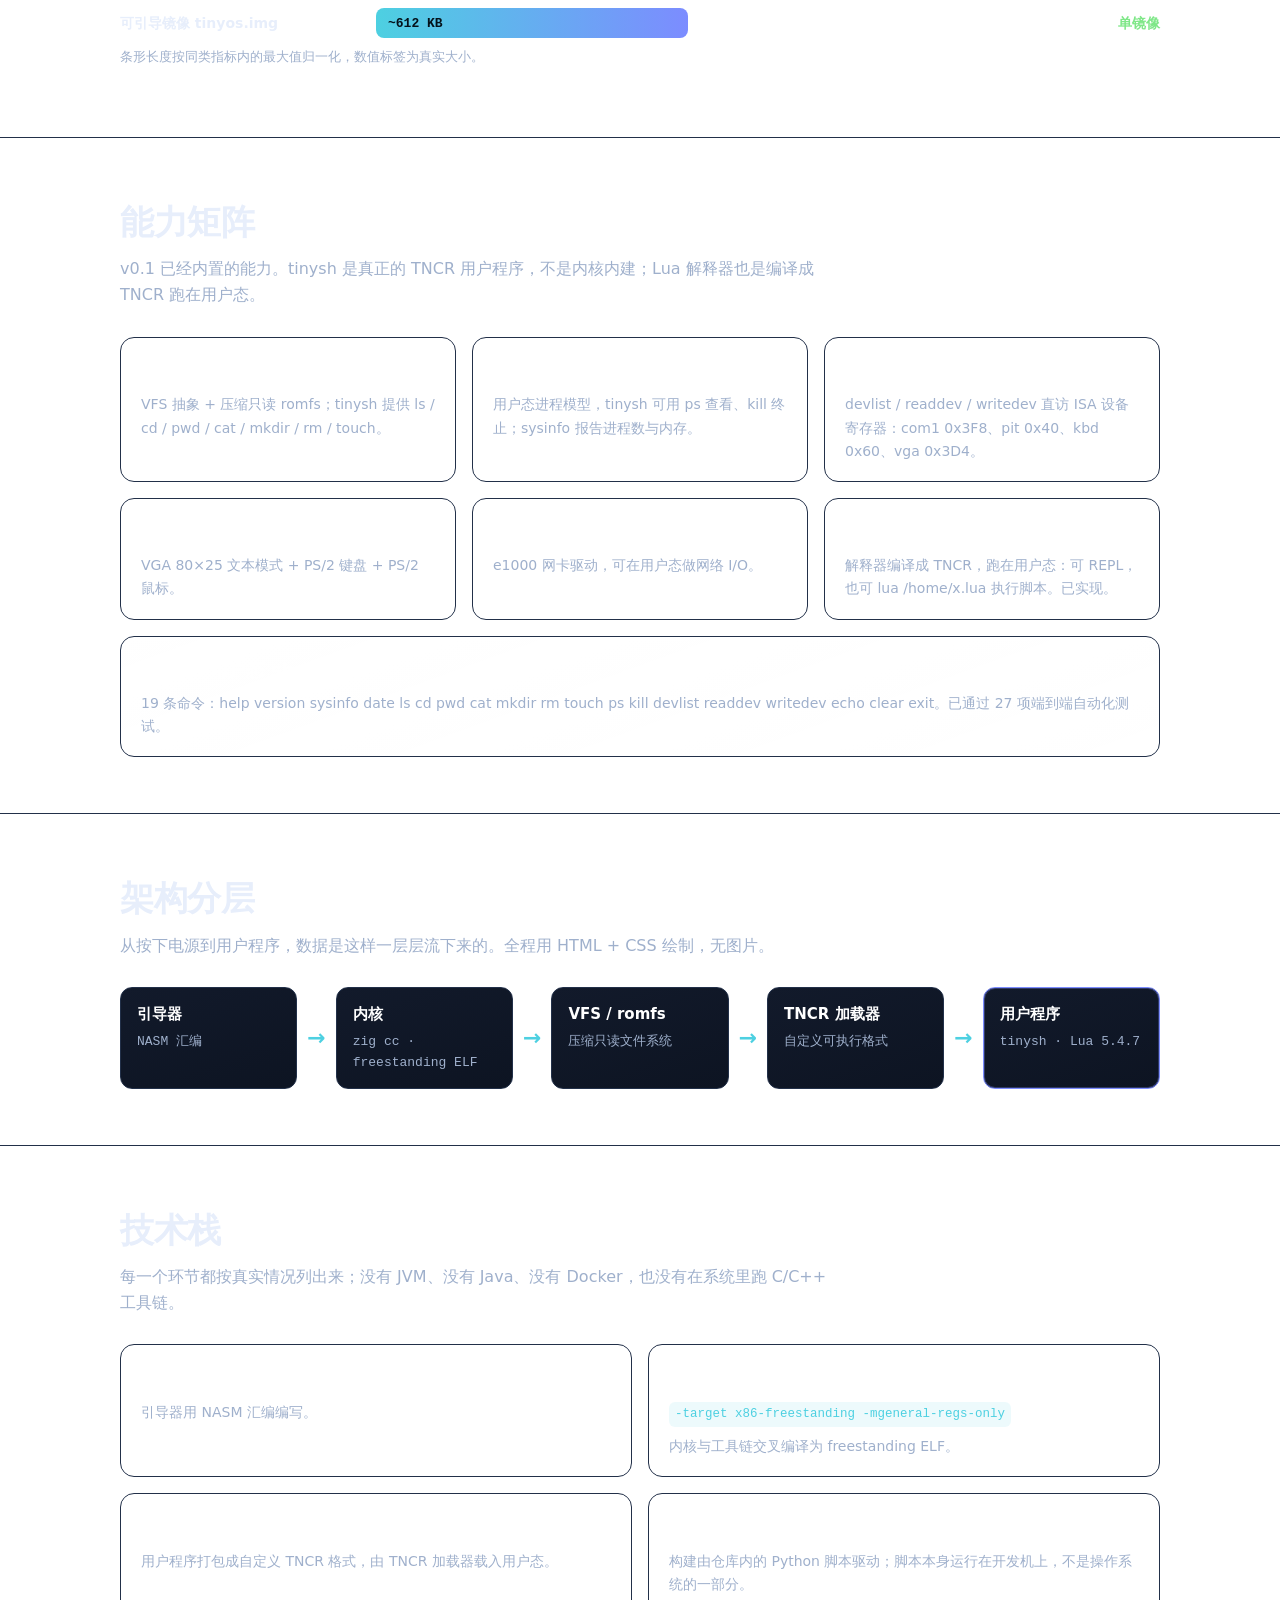
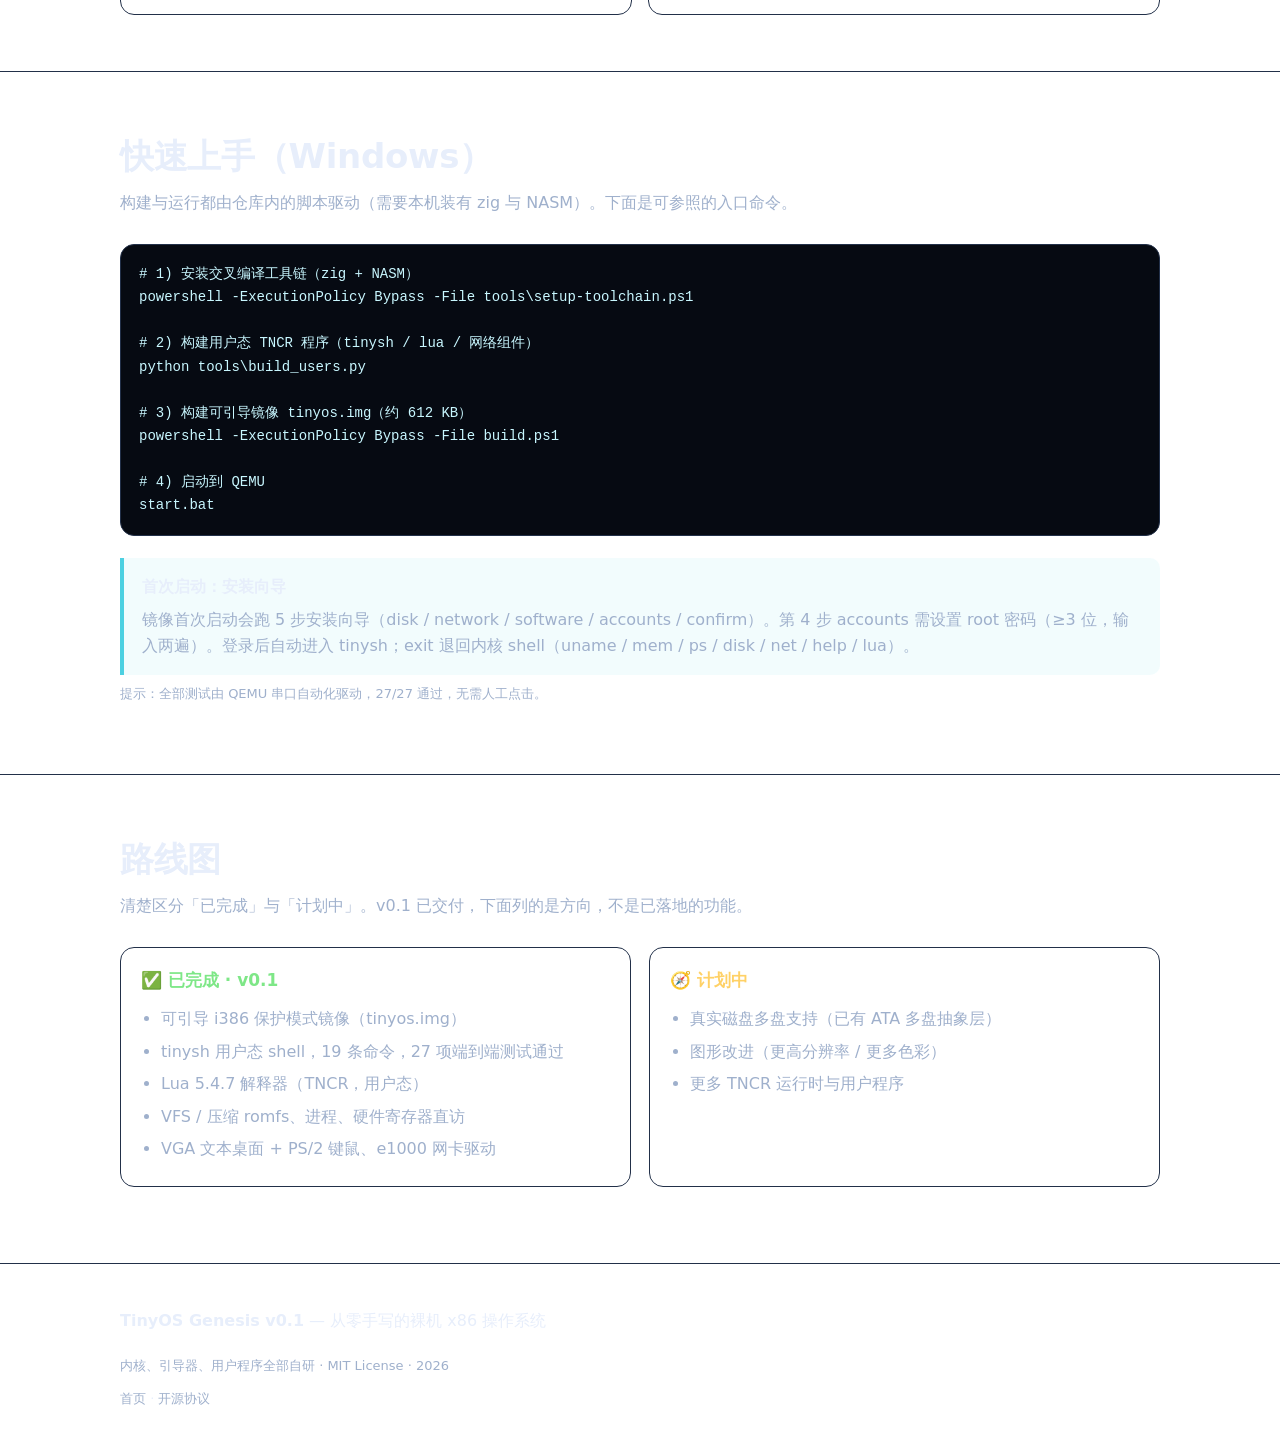
==== commit b5a499d2: "fix(site): drop the terminal demo section The typewriter playback rendered wrong, so the section goe" ====
--- a/index.html
+++ b/index.html
@@ -50,8 +50,8 @@
           <p class="lede" data-zh="从零手写的裸机 x86 操作系统 —— 可引导、可运行、真正能在真机与 QEMU 上跑起来。内核、引导器、用户程序全部自己造。"
                      data-en="A from-scratch bare-metal x86 operating system — bootable, runnable, and genuinely running on real hardware and QEMU. Kernel, bootloader and user programs, all built from the ground up.">从零手写的裸机 x86 操作系统 —— 可引导、可运行、真正能在真机与 QEMU 上跑起来。内核、引导器、用户程序全部自己造。</p>
           <div class="cta-row">
-            <a class="btn btn-primary" href="#demo" data-zh="观看终端演示" data-en="View terminal demo">观看终端演示</a>
-            <a class="btn btn-ghost" href="#start" data-zh="快速上手" data-en="Quick start">快速上手</a>
+            <a class="btn btn-primary" href="#start" data-zh="快速上手" data-en="Quick start">快速上手</a>
+            <a class="btn btn-ghost" href="#intro" data-zh="产品介绍" data-en="Overview">产品介绍</a>
           </div>
           <ul class="hero-facts" aria-label="关键事实">
             <li><strong>i386</strong> <span data-zh="保护模式" data-en="protected mode">保护模式</span></li>
@@ -74,7 +74,6 @@
       <nav class="section-toc wrap" aria-label="本页区块导航">
         <a href="#intro" data-zh="产品介绍" data-en="Overview">产品介绍</a>
         <a href="#size" data-zh="体积" data-en="Size">体积</a>
-        <a href="#demo" data-zh="演示" data-en="Demo">演示</a>
         <a href="#matrix" data-zh="能力" data-en="Capabilities">能力</a>
         <a href="#arch" data-zh="架构" data-en="Architecture">架构</a>
         <a href="#stack" data-zh="技术栈" data-en="Stack">技术栈</a>
@@ -170,30 +169,6 @@
       </div>
     </section>
 
-    <!-- DEMO -->
-    <section id="demo" class="section section-term" aria-labelledby="demo-title">
-      <div class="wrap">
-        <h2 id="demo-title" data-zh="终端演示" data-en="Terminal demo">终端演示</h2>
-        <p class="section-lead" data-zh="下面是 tinysh 在 QEMU 串口里的真实交互。逐字回放由脚本驱动，无需人工点击。"
-                               data-en="Below is a real tinysh session over the QEMU serial port. The playback is script-driven — no manual clicks.">下面是 tinysh 在 QEMU 串口里的真实交互。逐字回放由脚本驱动，无需人工点击。</p>
-
-        <div class="term" role="img" aria-label="tinysh 终端会话实录">
-          <div class="term-bar" aria-hidden="true">
-            <span class="dot"></span><span class="dot"></span><span class="dot"></span>
-            <span class="term-title">tinysh — QEMU serial</span>
-          </div>
-          <pre id="demo" class="term-body" tabindex="0" aria-label="终端输出（打字机效果由 app.js 填充）"></pre>
-        </div>
-
-        <div class="callout" role="note">
-          <h3 data-zh="为什么界面文案一律是英文？" data-en="Why is all on-screen text English?">为什么界面文案一律是英文？</h3>
-          <p data-zh="图形桌面运行在 VGA 80×25 文本模式，字形表是 CP437（IBM PC 字符集），根本没有汉字字形；而且一个汉字要占 3 个字符格，会直接把一行顶出 80 列。这是有说服力的工程约束，不是偷懒。"
-             data-en="The desktop runs in VGA 80×25 text mode using the CP437 (IBM PC) glyph table, which has no Chinese glyphs; and a single Chinese character takes 3 cells, which would push a line past the 80-column limit. That is a real engineering constraint, not laziness.">图形桌面运行在 VGA 80×25 文本模式，字形表是 CP437（IBM PC 字符集），根本没有汉字字形；而且一个汉字要占 3 个字符格，会直接把一行顶出 80 列。这是有说服力的工程约束，不是偷懒。</p>
-        </div>
-      </div>
-    </section>
-
-    <!-- MATRIX -->
     <section id="matrix" class="section" aria-labelledby="matrix-title">
       <div class="wrap">
         <h2 id="matrix-title" data-zh="能力矩阵" data-en="Capability matrix">能力矩阵</h2>
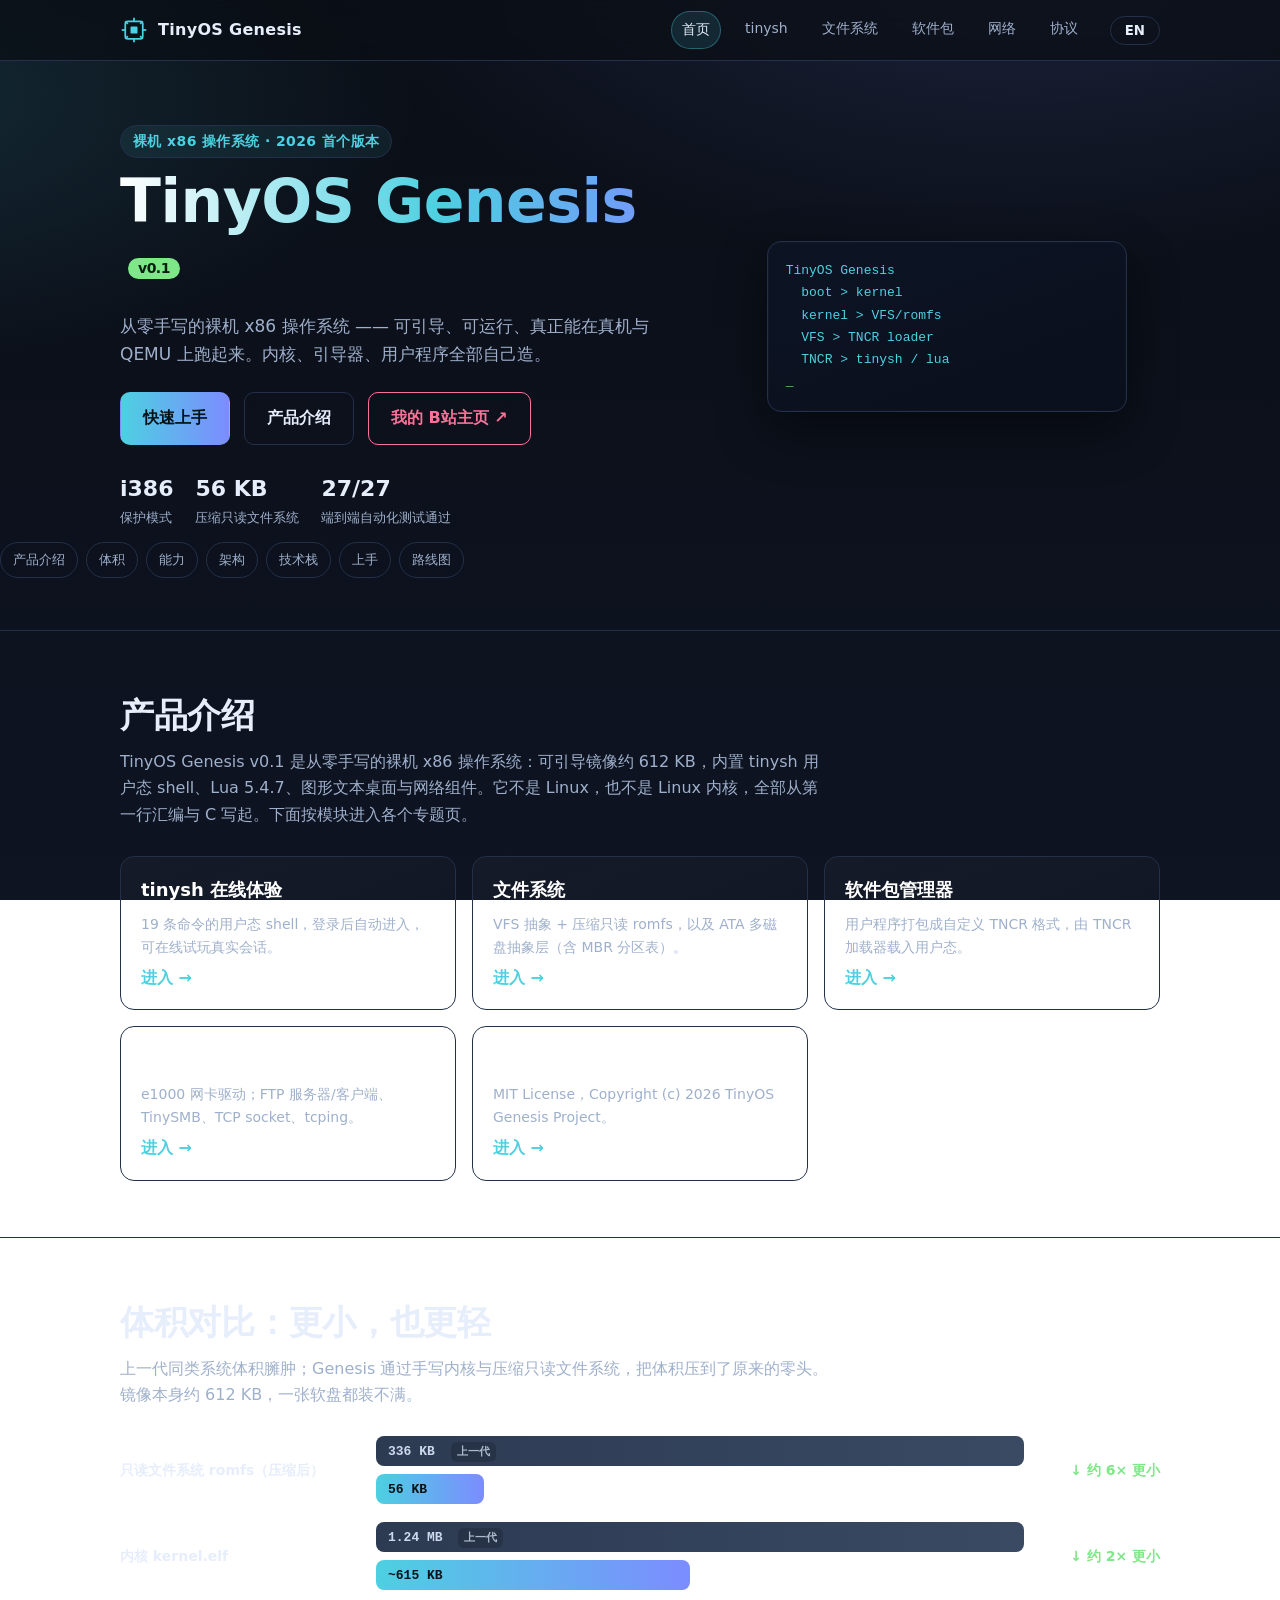
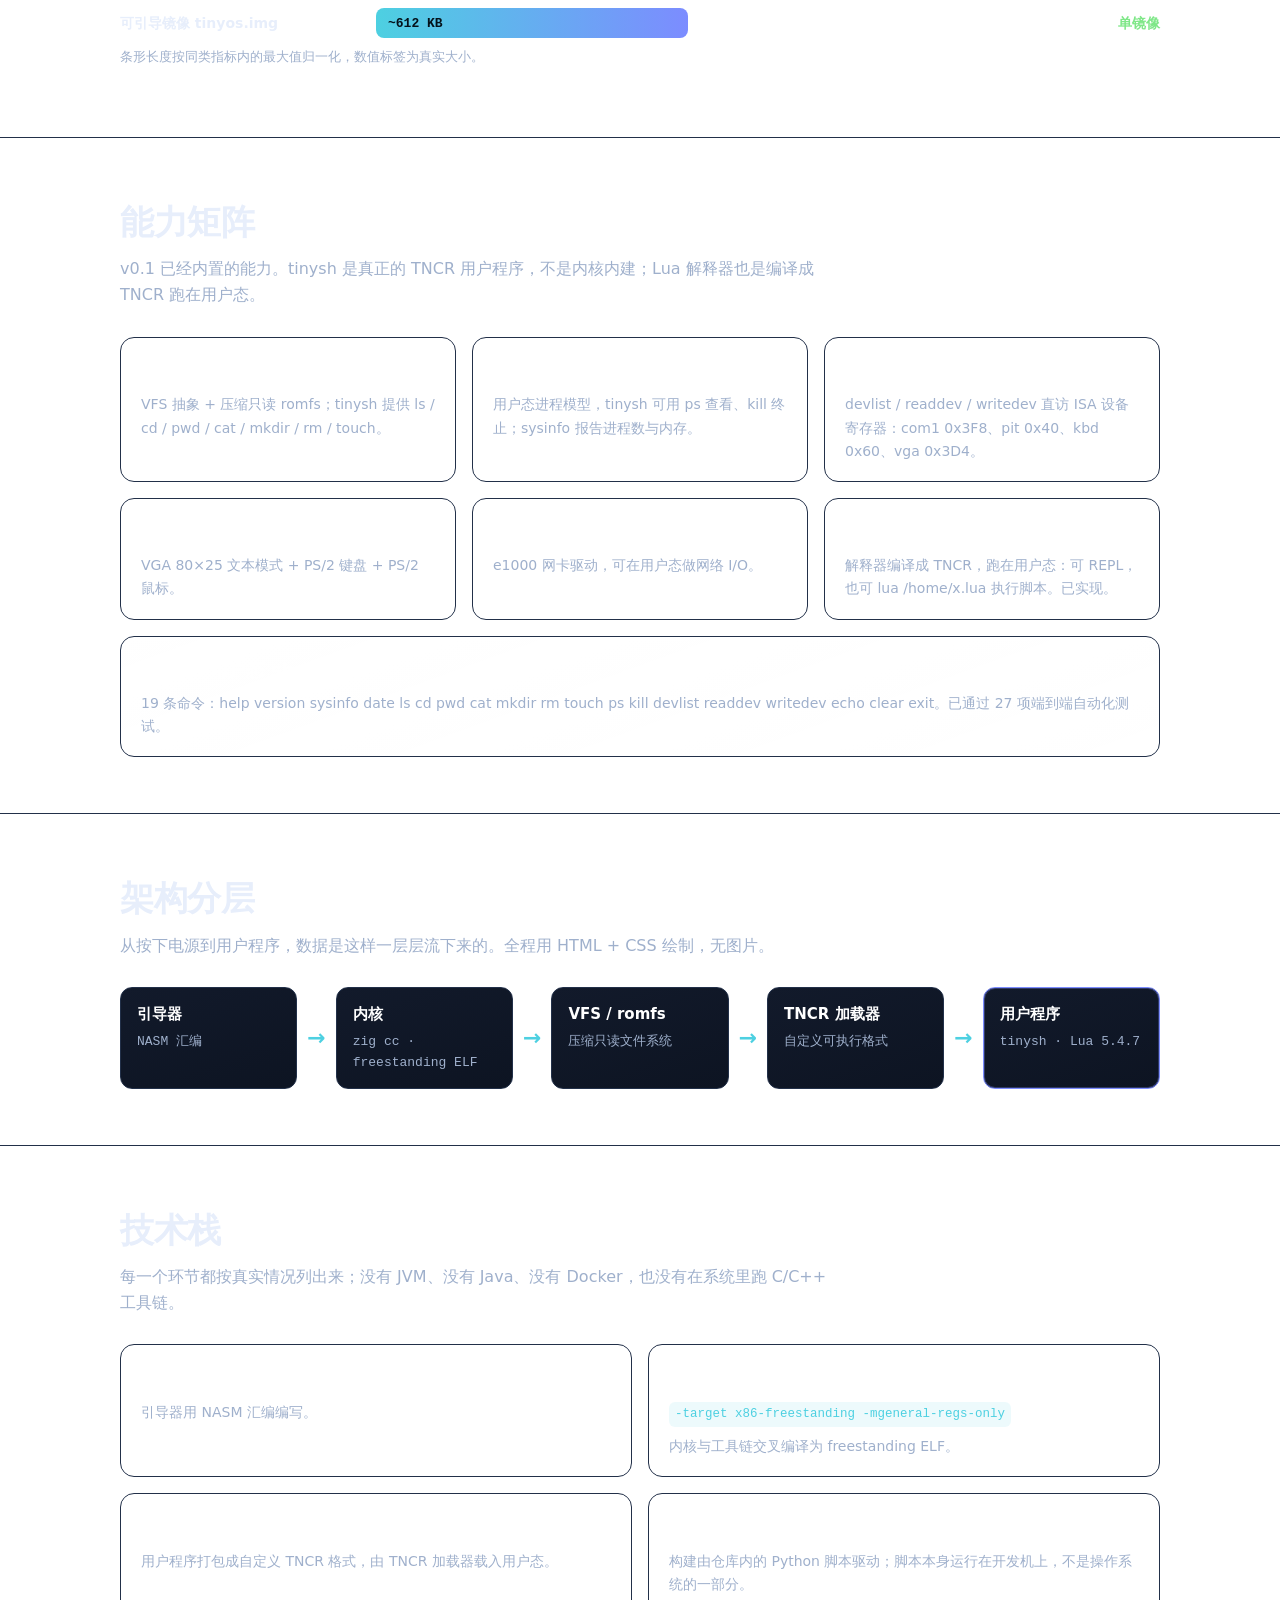
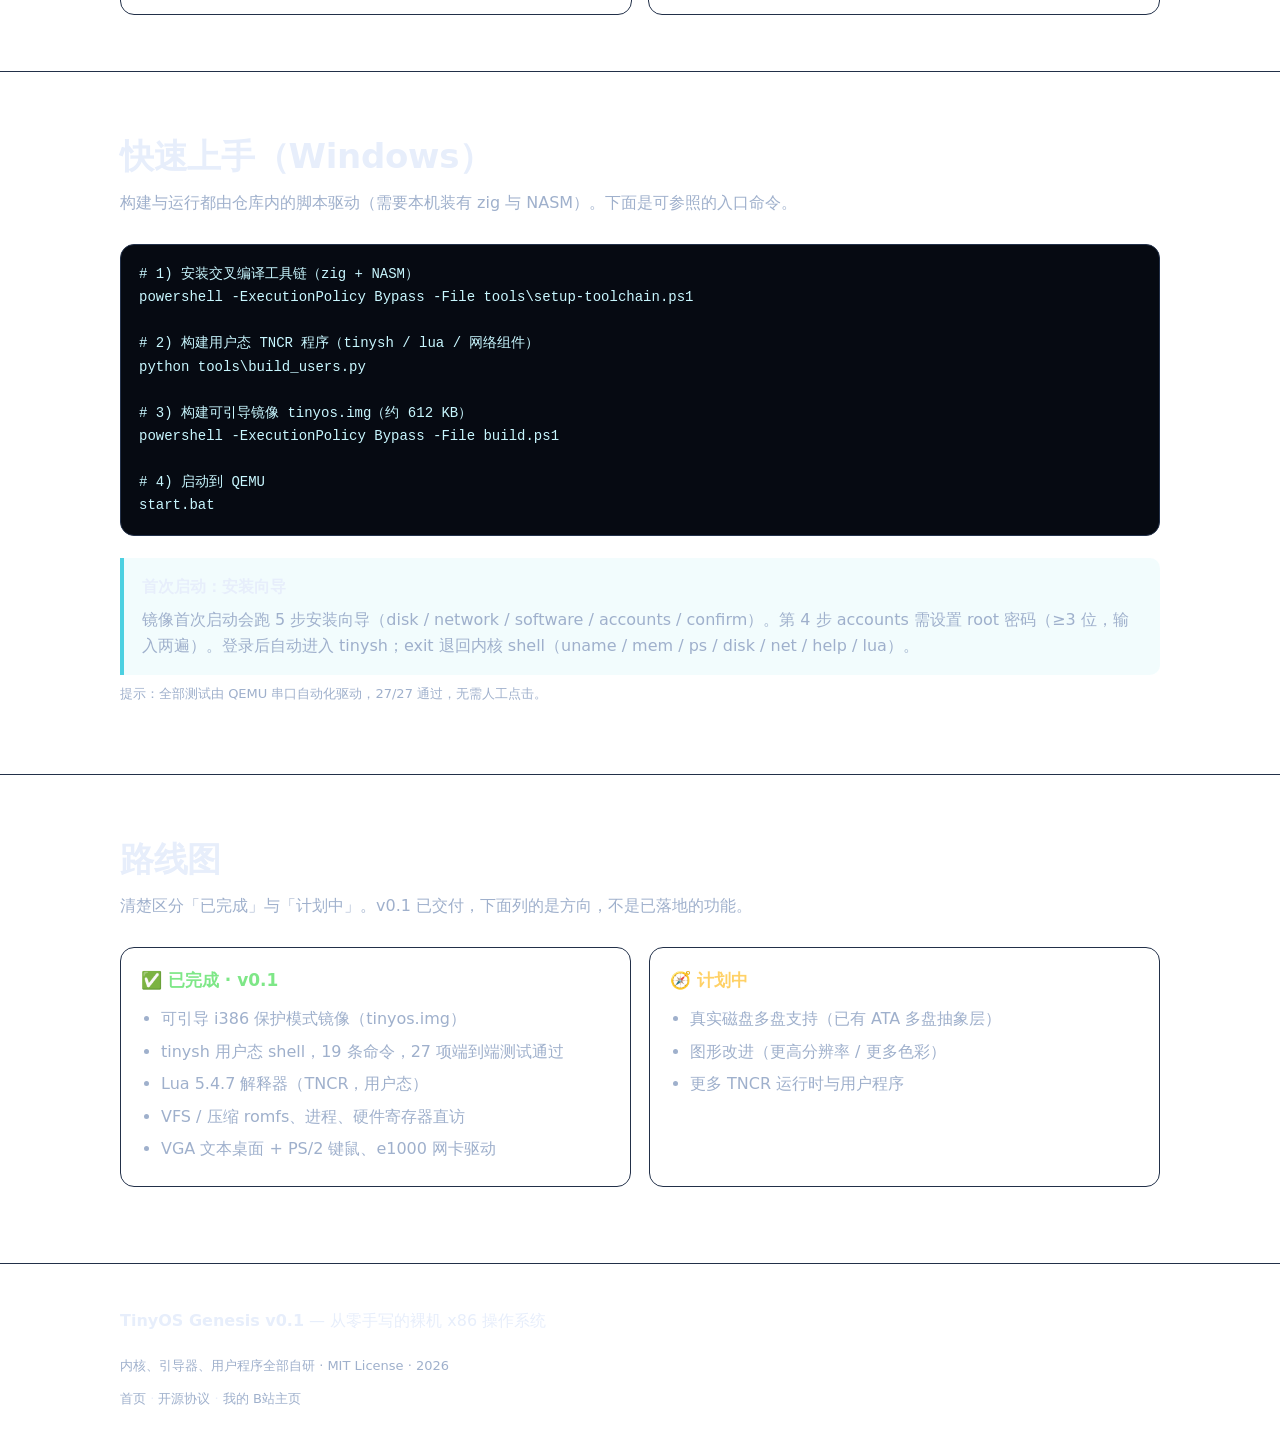
==== commit 539d1ccc: "feat(site): add 'My Bilibili' buttons on homepage (hero CTA + footer) linking to space.bilibili.com/" ====
--- a/index.html
+++ b/index.html
@@ -52,6 +52,7 @@
           <div class="cta-row">
             <a class="btn btn-primary" href="#start" data-zh="快速上手" data-en="Quick start">快速上手</a>
             <a class="btn btn-ghost" href="#intro" data-zh="产品介绍" data-en="Overview">产品介绍</a>
+            <a class="btn btn-bilibili" href="https://space.bilibili.com/2139152800?spm_id_from=333.1007.0.0" target="_blank" rel="noopener noreferrer" data-zh="我的 B站主页 ↗" data-en="My Bilibili ↗">我的 B站主页 ↗</a>
           </div>
           <ul class="hero-facts" aria-label="关键事实">
             <li><strong>i386</strong> <span data-zh="保护模式" data-en="protected mode">保护模式</span></li>
@@ -341,7 +342,7 @@
     <div class="wrap footer-inner">
       <p><strong>TinyOS Genesis v0.1</strong> — <span data-zh="从零手写的裸机 x86 操作系统" data-en="a from-scratch bare-metal x86 OS">从零手写的裸机 x86 操作系统</span></p>
       <p class="footer-meta" data-zh="内核、引导器、用户程序全部自研 · MIT License · 2026" data-en="kernel, bootloader and user programs all built in-house · MIT License · 2026">内核、引导器、用户程序全部自研 · MIT License · 2026</p>
-      <p class="footer-links"><a href="index.html" data-zh="首页" data-en="Home">首页</a> · <a href="license.html" data-zh="开源协议" data-en="License">开源协议</a></p>
+      <p class="footer-links"><a href="index.html" data-zh="首页" data-en="Home">首页</a> · <a href="license.html" data-zh="开源协议" data-en="License">开源协议</a> · <a href="https://space.bilibili.com/2139152800?spm_id_from=333.1007.0.0" target="_blank" rel="noopener noreferrer" data-zh="我的 B站主页" data-en="My Bilibili">我的 B站主页</a></p>
     </div>
   </footer>
 
--- a/style.css
+++ b/style.css
@@ -127,6 +127,8 @@
 .btn-primary:hover { text-decoration: none; filter: brightness(1.08); }
 .btn-ghost { border-color: var(--line); color: var(--text); }
 .btn-ghost:hover { border-color: var(--accent); color: var(--accent); text-decoration: none; }
+.btn-bilibili { border-color: #FB7299; color: #FB7299; background: transparent; }
+.btn-bilibili:hover { border-color: #FB7299; color: #fff; background: #FB7299; text-decoration: none; }
 
 .hero-facts { display: flex; gap: 22px; flex-wrap: wrap; list-style: none; padding: 0; margin: 0; }
 .hero-facts li { display: flex; flex-direction: column; }
@@ -328,3 +330,134 @@
 .footer-links { margin: 8px 0 0; font-size: 13px; }
 .footer-links a { color: var(--muted); }
 .footer-links a:hover { color: var(--accent); }
+
+/* ============================================================
+   Package catalogue (pkgcat) — packages.html only
+   ============================================================ */
+
+.pkgcat { margin-top: 8px; }
+
+.pkg-grid {
+  list-style: none; padding: 0; margin: 0 0 20px;
+  display: grid; gap: 14px;
+  grid-template-columns: repeat(auto-fit, minmax(280px, 1fr));
+}
+
+.pkg-card {
+  display: flex; flex-direction: column; gap: 10px;
+  width: 100%; text-align: left; cursor: pointer;
+  padding: 16px 18px;
+  background: var(--panel); border: 1px solid var(--line);
+  border-radius: var(--radius); color: var(--text);
+  font: inherit;
+  transition: border-color .16s ease, transform .16s ease, background .16s ease;
+}
+.pkg-card:hover { border-color: var(--accent); transform: translateY(-2px); }
+.pkg-card:focus-visible { outline: 2px solid var(--accent); outline-offset: 3px; }
+.pkg-card.is-open { border-color: var(--accent); background: var(--panel-2); }
+
+.pkg-card-top { display: flex; align-items: center; gap: 10px; flex-wrap: wrap; }
+.pkg-name {
+  font-family: var(--mono); font-size: 17px; font-weight: 700; color: #fff;
+}
+.pkg-state {
+  font-size: 12px; font-weight: 700; white-space: nowrap;
+  padding: 2px 9px; border-radius: 999px;
+  border: 1px solid currentColor;
+}
+.pkg-ready   .pkg-state { color: var(--good); }
+.pkg-index   .pkg-state { color: var(--accent); }
+.pkg-planned .pkg-state { color: var(--warn); }
+
+.pkg-desc { color: var(--muted); font-size: 14px; line-height: 1.6; }
+.pkg-meta {
+  display: flex; align-items: center; gap: 8px; flex-wrap: wrap;
+  margin-top: auto; padding-top: 4px;
+  font-size: 13px; color: var(--accent); font-weight: 600;
+}
+.pkg-dots { color: var(--muted); }
+
+/* ---- detail panel ---- */
+.pkg-detail {
+  margin: 4px 0 8px; padding: 22px 24px;
+  background: var(--panel); border: 1px solid var(--line);
+  border-left: 3px solid var(--accent);
+  border-radius: var(--radius);
+}
+.pkg-detail[hidden] { display: none; }
+
+.pkg-detail-head {
+  display: flex; align-items: flex-start; justify-content: space-between;
+  gap: 14px; margin-bottom: 16px;
+}
+.pkg-detail-head > div { display: flex; align-items: center; gap: 10px; flex-wrap: wrap; }
+.pkg-detail-name {
+  font-family: var(--mono); font-size: 20px; font-weight: 700; color: #fff;
+}
+.pkg-close {
+  flex: none; width: 32px; height: 32px; line-height: 1;
+  font-size: 22px; cursor: pointer; color: var(--muted);
+  background: transparent; border: 1px solid var(--line); border-radius: 8px;
+  transition: color .16s ease, border-color .16s ease;
+}
+.pkg-close:hover { color: #fff; border-color: var(--accent); }
+.pkg-close:focus-visible { outline: 2px solid var(--accent); outline-offset: 2px; }
+
+.pkg-facts { width: 100%; border-collapse: collapse; margin: 0 0 18px; font-size: 14px; }
+.pkg-facts th, .pkg-facts td {
+  text-align: left; padding: 7px 10px; border-bottom: 1px solid var(--line);
+  vertical-align: top;
+}
+.pkg-facts th { color: var(--muted); font-weight: 600; width: 34%; }
+.pkg-facts td { color: var(--text); }
+.pkg-facts code { font-family: var(--mono); font-size: 13px; color: #c8f7ff; }
+.pkg-sha { word-break: break-all; }
+.pkg-flag {
+  font-size: 11px; font-weight: 700; color: var(--warn);
+  border: 1px solid currentColor; border-radius: 999px; padding: 1px 7px;
+}
+
+/* ---- tabs ---- */
+.pkg-tabs { display: flex; gap: 8px; margin: 0 0 14px; flex-wrap: wrap; }
+.pkg-tab {
+  font: inherit; font-size: 14px; font-weight: 600; cursor: pointer;
+  padding: 7px 15px; color: var(--muted);
+  background: transparent; border: 1px solid var(--line); border-radius: 999px;
+  transition: color .16s ease, border-color .16s ease, background .16s ease;
+}
+.pkg-tab:hover { color: var(--text); border-color: var(--accent); }
+.pkg-tab.is-on {
+  color: var(--bg); background: var(--accent); border-color: var(--accent);
+}
+.pkg-tab:focus-visible { outline: 2px solid var(--accent); outline-offset: 2px; }
+
+.pkg-tabpanel { display: none; }
+.pkg-tabpanel.is-on { display: block; }
+.pkg-tabpanel p { color: var(--muted); line-height: 1.75; margin: 0 0 12px; }
+
+.pkg-files-note { font-size: 13px; color: var(--accent); font-weight: 600; }
+.pkg-files { width: 100%; border-collapse: collapse; font-size: 13px; }
+.pkg-files th, .pkg-files td {
+  text-align: left; padding: 8px 10px;
+  border-bottom: 1px solid var(--line); vertical-align: top;
+}
+.pkg-files thead th { color: #fff; background: rgba(255,255,255,.03); }
+.pkg-files tbody th { font-weight: 500; }
+.pkg-files tbody th code { font-family: var(--mono); color: var(--accent); font-size: 12px; }
+.pkg-files .num { text-align: right; font-family: var(--mono); color: var(--text); white-space: nowrap; }
+.pkg-files td:last-child { color: var(--muted); }
+
+@media (max-width: 640px) {
+  .pkg-facts th { width: auto; }
+  .pkg-facts tr { display: block; padding: 6px 0; border-bottom: 1px solid var(--line); }
+  .pkg-facts th, .pkg-facts td { display: block; border: 0; padding: 2px 0; }
+  .pkg-files, .pkg-files tbody, .pkg-files tr, .pkg-files td, .pkg-files th { display: block; }
+  .pkg-files thead { display: none; }
+  .pkg-files tr { padding: 8px 0; border-bottom: 1px solid var(--line); }
+  .pkg-files .num { text-align: left; }
+}
+
+@media (prefers-reduced-motion: reduce) {
+  .pkg-card { transition: none; }
+  .pkg-card:hover { transform: none; }
+}
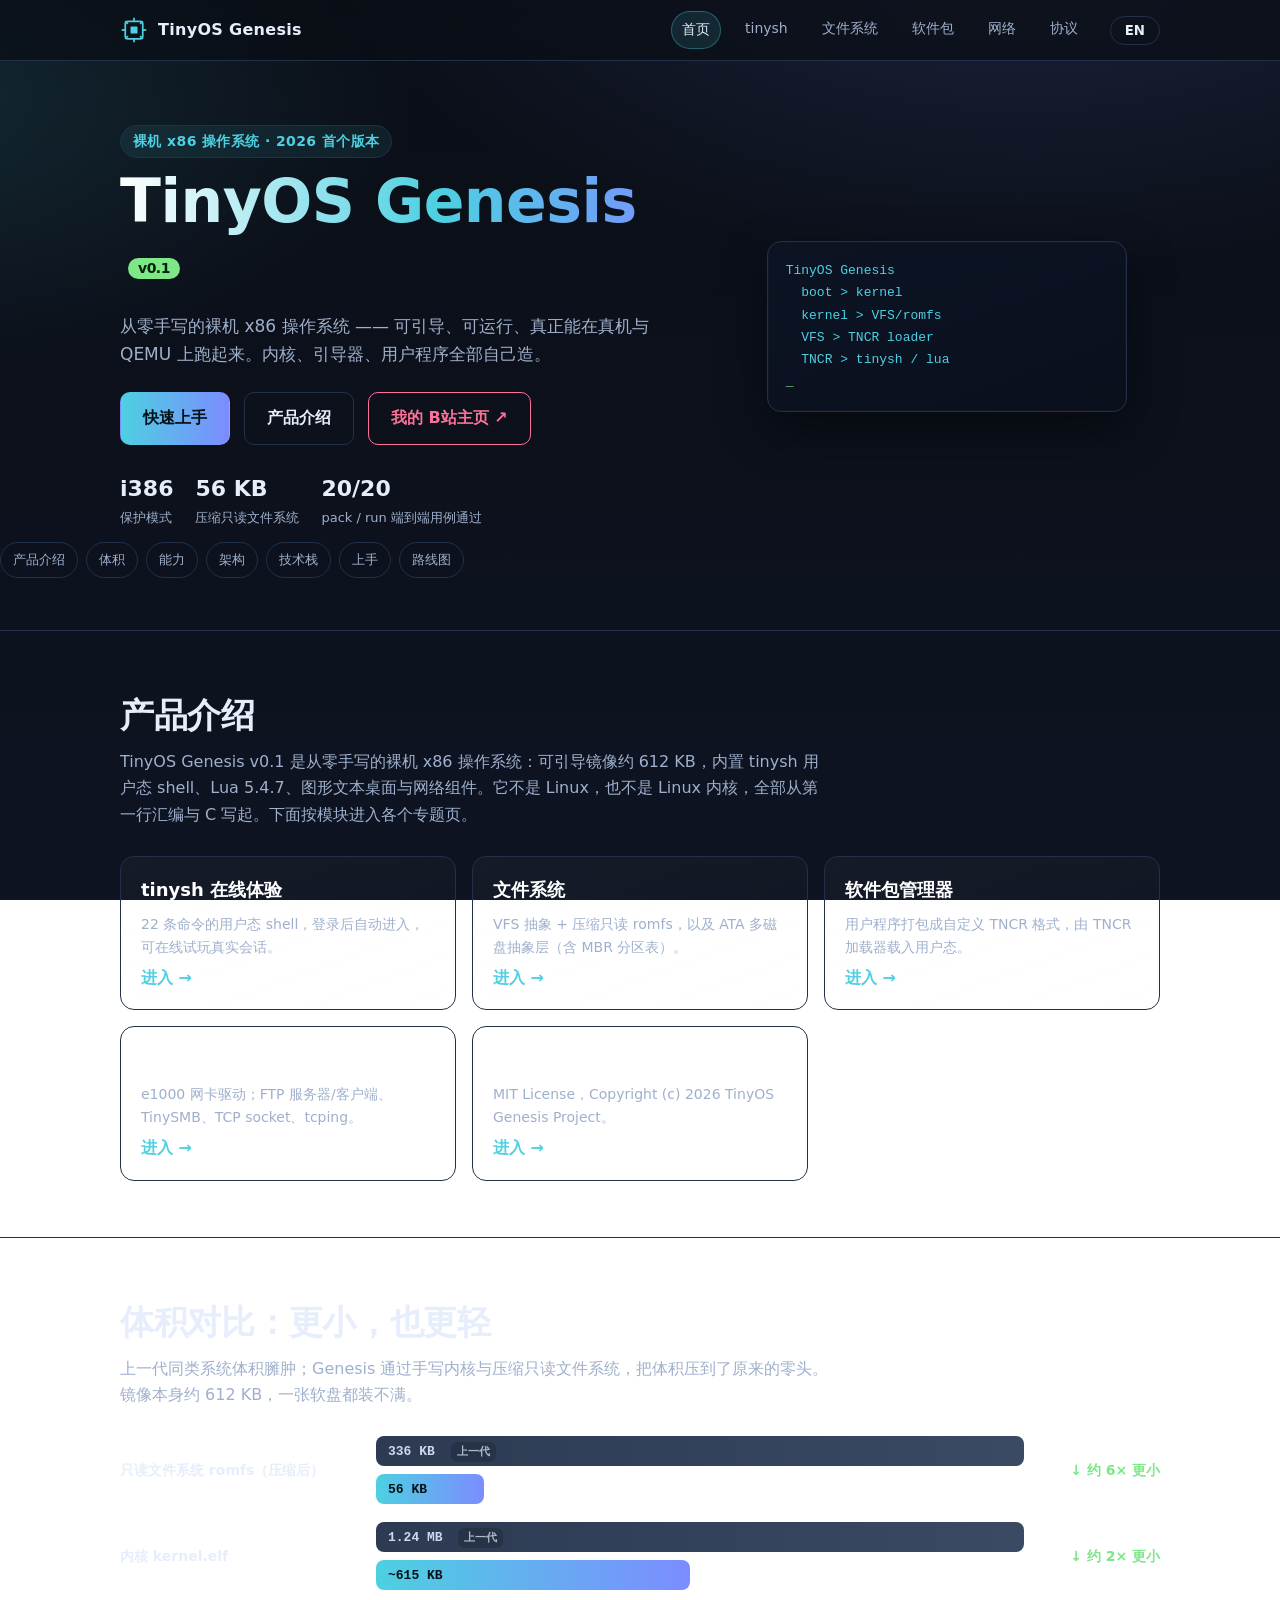
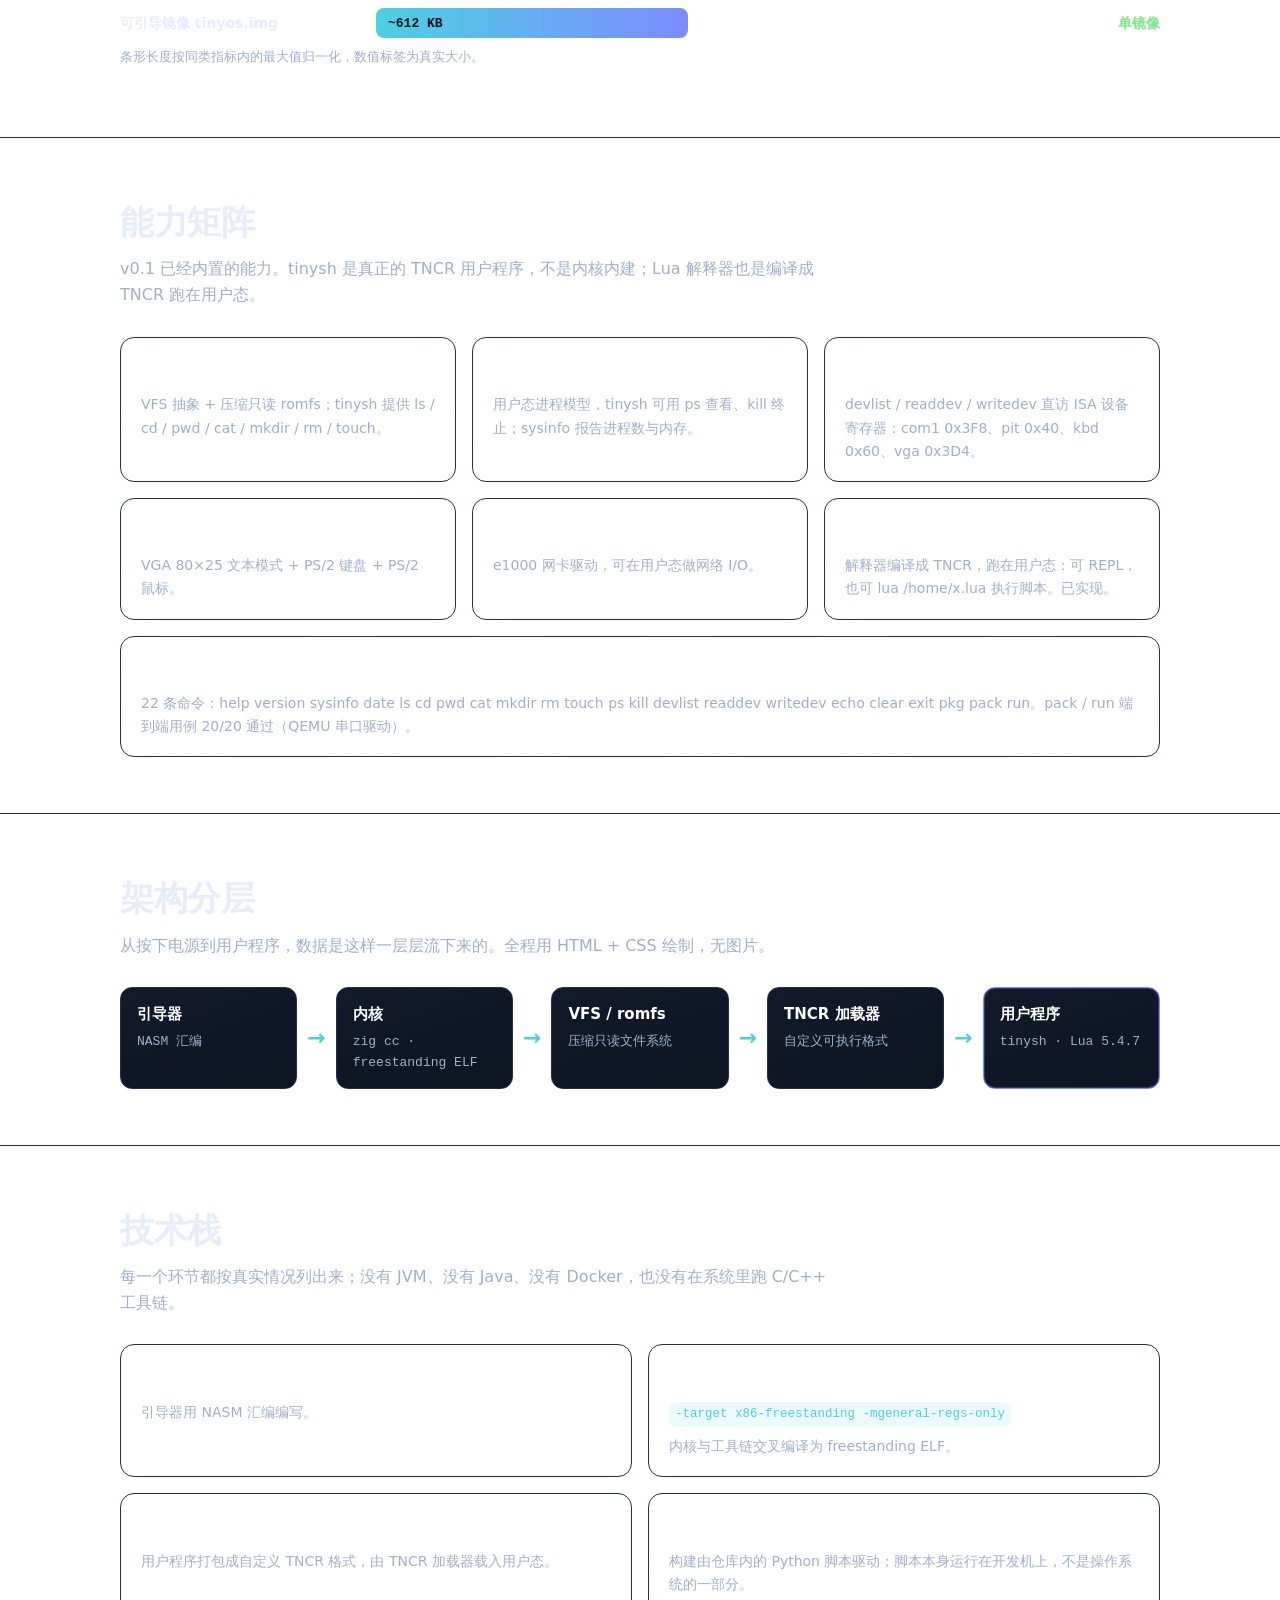
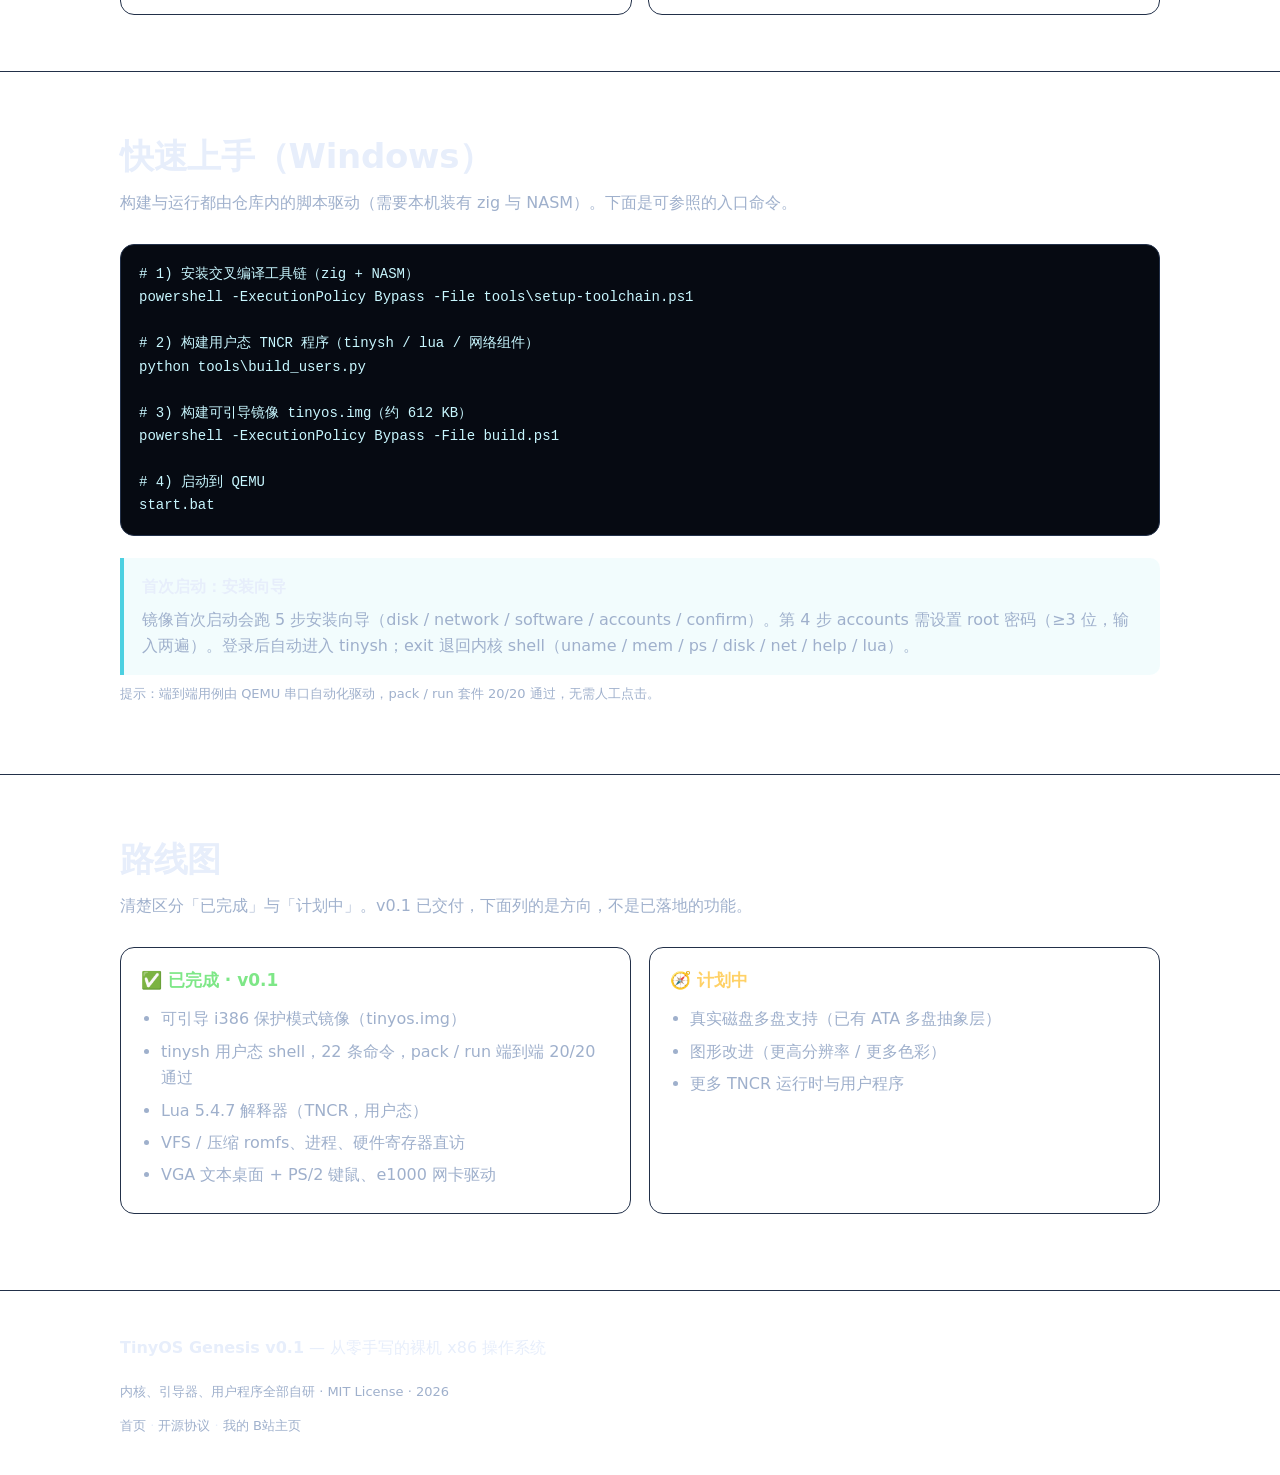
==== commit c37c136f: "docs(site): sync pkg copy + package list with the real implementation The site still described pkg a" ====
--- a/index.html
+++ b/index.html
@@ -57,7 +57,7 @@
           <ul class="hero-facts" aria-label="关键事实">
             <li><strong>i386</strong> <span data-zh="保护模式" data-en="protected mode">保护模式</span></li>
             <li><strong>56&nbsp;KB</strong> <span data-zh="压缩只读文件系统" data-en="compressed romfs">压缩只读文件系统</span></li>
-            <li><strong>27/27</strong> <span data-zh="端到端自动化测试通过" data-en="end-to-end tests passing">端到端自动化测试通过</span></li>
+            <li><strong>20/20</strong> <span data-zh="pack / run 端到端用例通过" data-en="pack / run end-to-end cases passing">pack / run 端到端用例通过</span></li>
           </ul>
         </div>
         <div class="hero-art" aria-hidden="true">
@@ -93,7 +93,7 @@
         <ul class="matrix">
           <li class="card">
             <h3 data-zh="tinysh 在线体验" data-en="tinysh live">tinysh 在线体验</h3>
-            <p data-zh="19 条命令的用户态 shell，登录后自动进入，可在线试玩真实会话。" data-en="The 19-command user-space shell — auto-launched after login; try a real session.">19 条命令的用户态 shell，登录后自动进入，可在线试玩真实会话。</p>
+            <p data-zh="22 条命令的用户态 shell，登录后自动进入，可在线试玩真实会话。" data-en="The 22-command user-space shell — auto-launched after login; try a real session.">22 条命令的用户态 shell，登录后自动进入，可在线试玩真实会话。</p>
             <a class="card-link" href="tinysh.html" data-zh="进入 →" data-en="Open →">进入 →</a>
           </li>
           <li class="card">
@@ -203,8 +203,8 @@
           </li>
           <li class="card card-wide">
             <h3 data-zh="tinysh 用户态 shell" data-en="tinysh user-space shell">tinysh 用户态 shell</h3>
-            <p data-zh="19 条命令：help version sysinfo date ls cd pwd cat mkdir rm touch ps kill devlist readdev writedev echo clear exit。已通过 27 项端到端自动化测试。"
-               data-en="19 commands: help version sysinfo date ls cd pwd cat mkdir rm touch ps kill devlist readdev writedev echo clear exit. Passed 27 end-to-end automated tests.">19 条命令：help version sysinfo date ls cd pwd cat mkdir rm touch ps kill devlist readdev writedev echo clear exit。已通过 27 项端到端自动化测试。</p>
+            <p data-zh="22 条命令：help version sysinfo date ls cd pwd cat mkdir rm touch ps kill devlist readdev writedev echo clear exit pkg pack run。pack / run 端到端用例 20/20 通过（QEMU 串口驱动）。"
+               data-en="22 commands: help version sysinfo date ls cd pwd cat mkdir rm touch ps kill devlist readdev writedev echo clear exit pkg pack run. The pack / run end-to-end suite passes 20/20, driven over the QEMU serial port.">22 条命令：help version sysinfo date ls cd pwd cat mkdir rm touch ps kill devlist readdev writedev echo clear exit pkg pack run。pack / run 端到端用例 20/20 通过（QEMU 串口驱动）。</p>
           </li>
         </ul>
       </div>
@@ -302,8 +302,8 @@
              data-en="On first boot the image runs a 5-step install wizard (disk / network / software / accounts / confirm). Step 4 (accounts) asks for the root password (>=3 chars, typed twice). After login you land in tinysh; `exit` drops back to the kernel shell (uname / mem / ps / disk / net / help / lua).">镜像首次启动会跑 5 步安装向导（disk / network / software / accounts / confirm）。第 4 步 accounts 需设置 root 密码（≥3 位，输入两遍）。登录后自动进入 tinysh；exit 退回内核 shell（uname / mem / ps / disk / net / help / lua）。</p>
         </div>
 
-        <p class="chart-note" data-zh="提示：全部测试由 QEMU 串口自动化驱动，27/27 通过，无需人工点击。"
-                           data-en="Note: all tests run via QEMU serial automation, 27/27 passing, no manual clicks.">提示：全部测试由 QEMU 串口自动化驱动，27/27 通过，无需人工点击。</p>
+        <p class="chart-note" data-zh="提示：端到端用例由 QEMU 串口自动化驱动，pack / run 套件 20/20 通过，无需人工点击。"
+                           data-en="Note: end-to-end cases run via QEMU serial automation; the pack / run suite passes 20/20 with no manual clicks.">提示：端到端用例由 QEMU 串口自动化驱动，pack / run 套件 20/20 通过，无需人工点击。</p>
       </div>
     </section>
 
@@ -319,7 +319,7 @@
             <h3 class="done-head" data-zh="✅ 已完成 · v0.1" data-en="✅ Done · v0.1">✅ 已完成 · v0.1</h3>
             <ul class="done-list">
               <li data-zh="可引导 i386 保护模式镜像（tinyos.img）" data-en="Bootable i386 protected-mode image (tinyos.img)">可引导 i386 保护模式镜像（tinyos.img）</li>
-              <li data-zh="tinysh 用户态 shell，19 条命令，27 项端到端测试通过" data-en="tinysh user-space shell, 19 commands, 27 end-to-end tests passing">tinysh 用户态 shell，19 条命令，27 项端到端测试通过</li>
+              <li data-zh="tinysh 用户态 shell，22 条命令，pack / run 端到端 20/20 通过" data-en="tinysh user-space shell, 22 commands, pack / run end-to-end 20/20 passing">tinysh 用户态 shell，22 条命令，pack / run 端到端 20/20 通过</li>
               <li data-zh="Lua 5.4.7 解释器（TNCR，用户态）" data-en="Lua 5.4.7 interpreter (TNCR, user space)">Lua 5.4.7 解释器（TNCR，用户态）</li>
               <li data-zh="VFS / 压缩 romfs、进程、硬件寄存器直访" data-en="VFS / compressed romfs, processes, direct hardware-register access">VFS / 压缩 romfs、进程、硬件寄存器直访</li>
               <li data-zh="VGA 文本桌面 + PS/2 键鼠、e1000 网卡驱动" data-en="VGA text desktop + PS/2 keyboard/mouse, e1000 NIC driver">VGA 文本桌面 + PS/2 键鼠、e1000 网卡驱动</li>
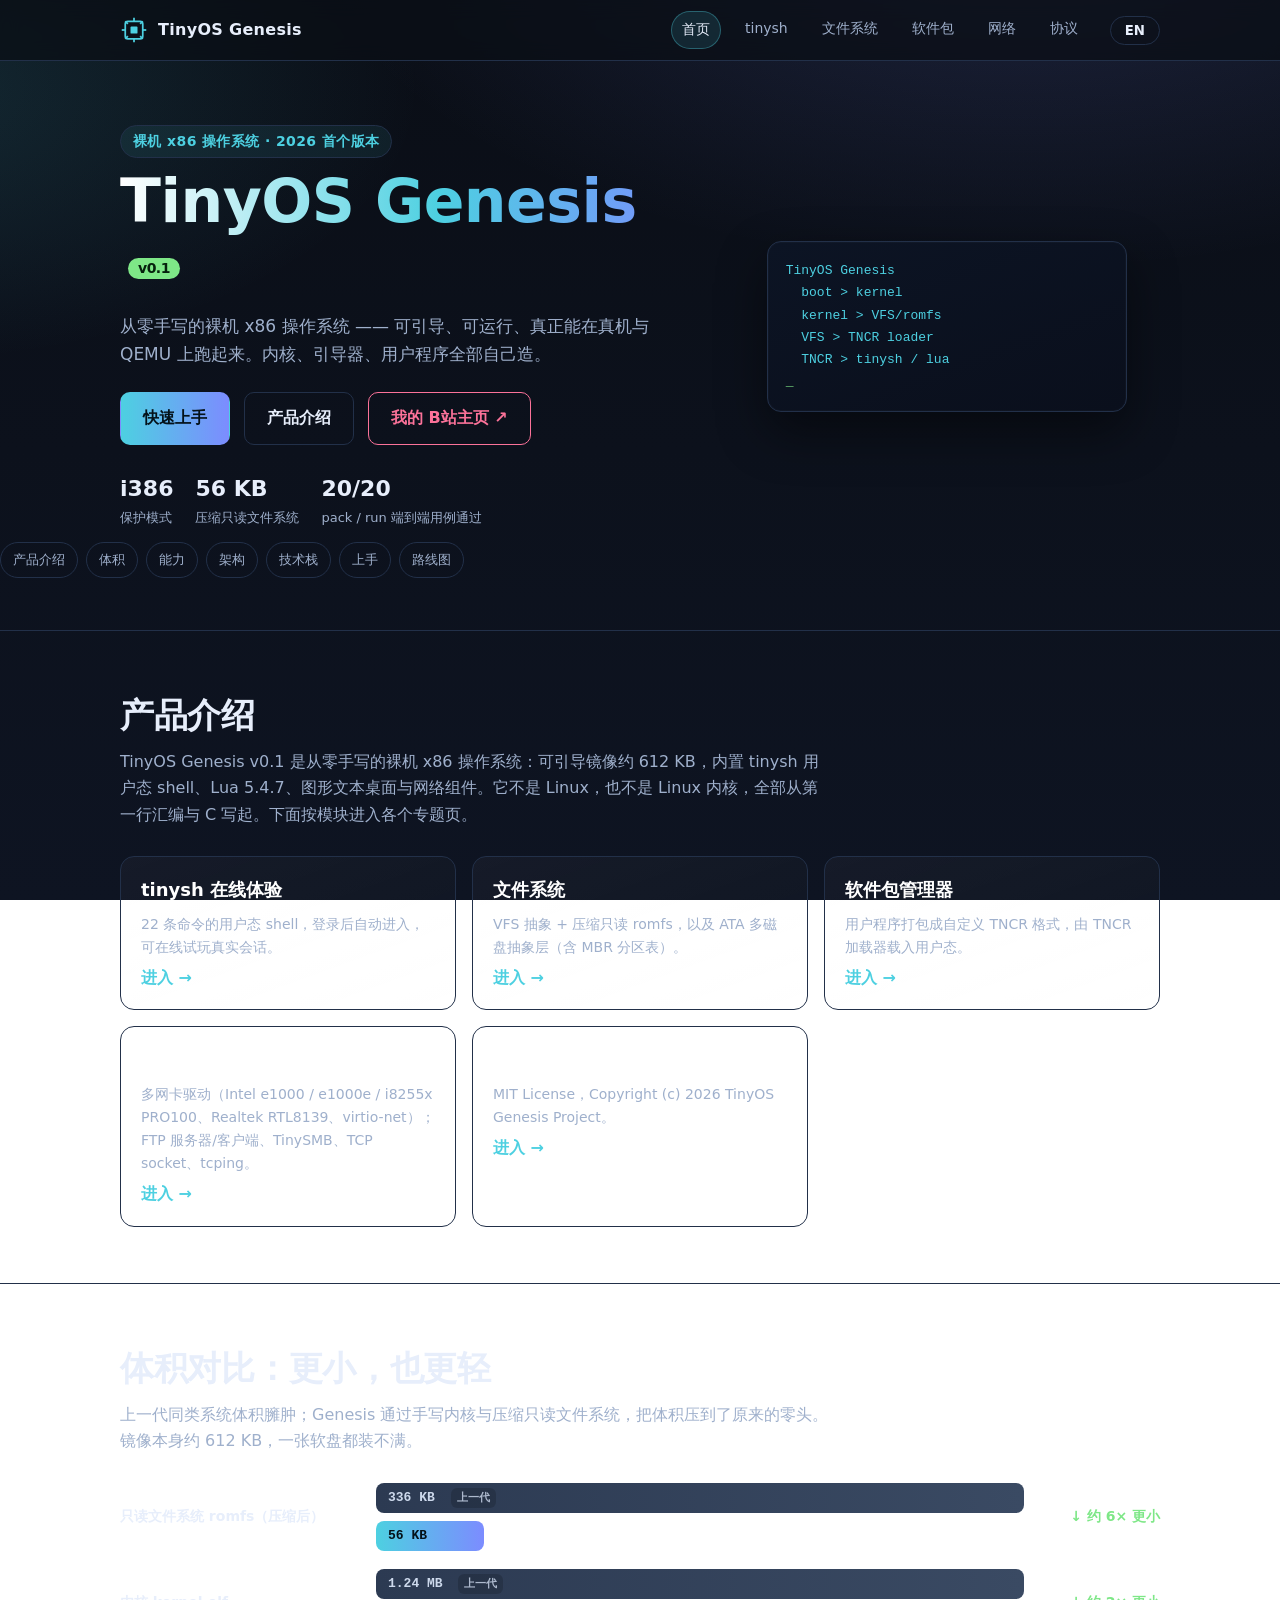
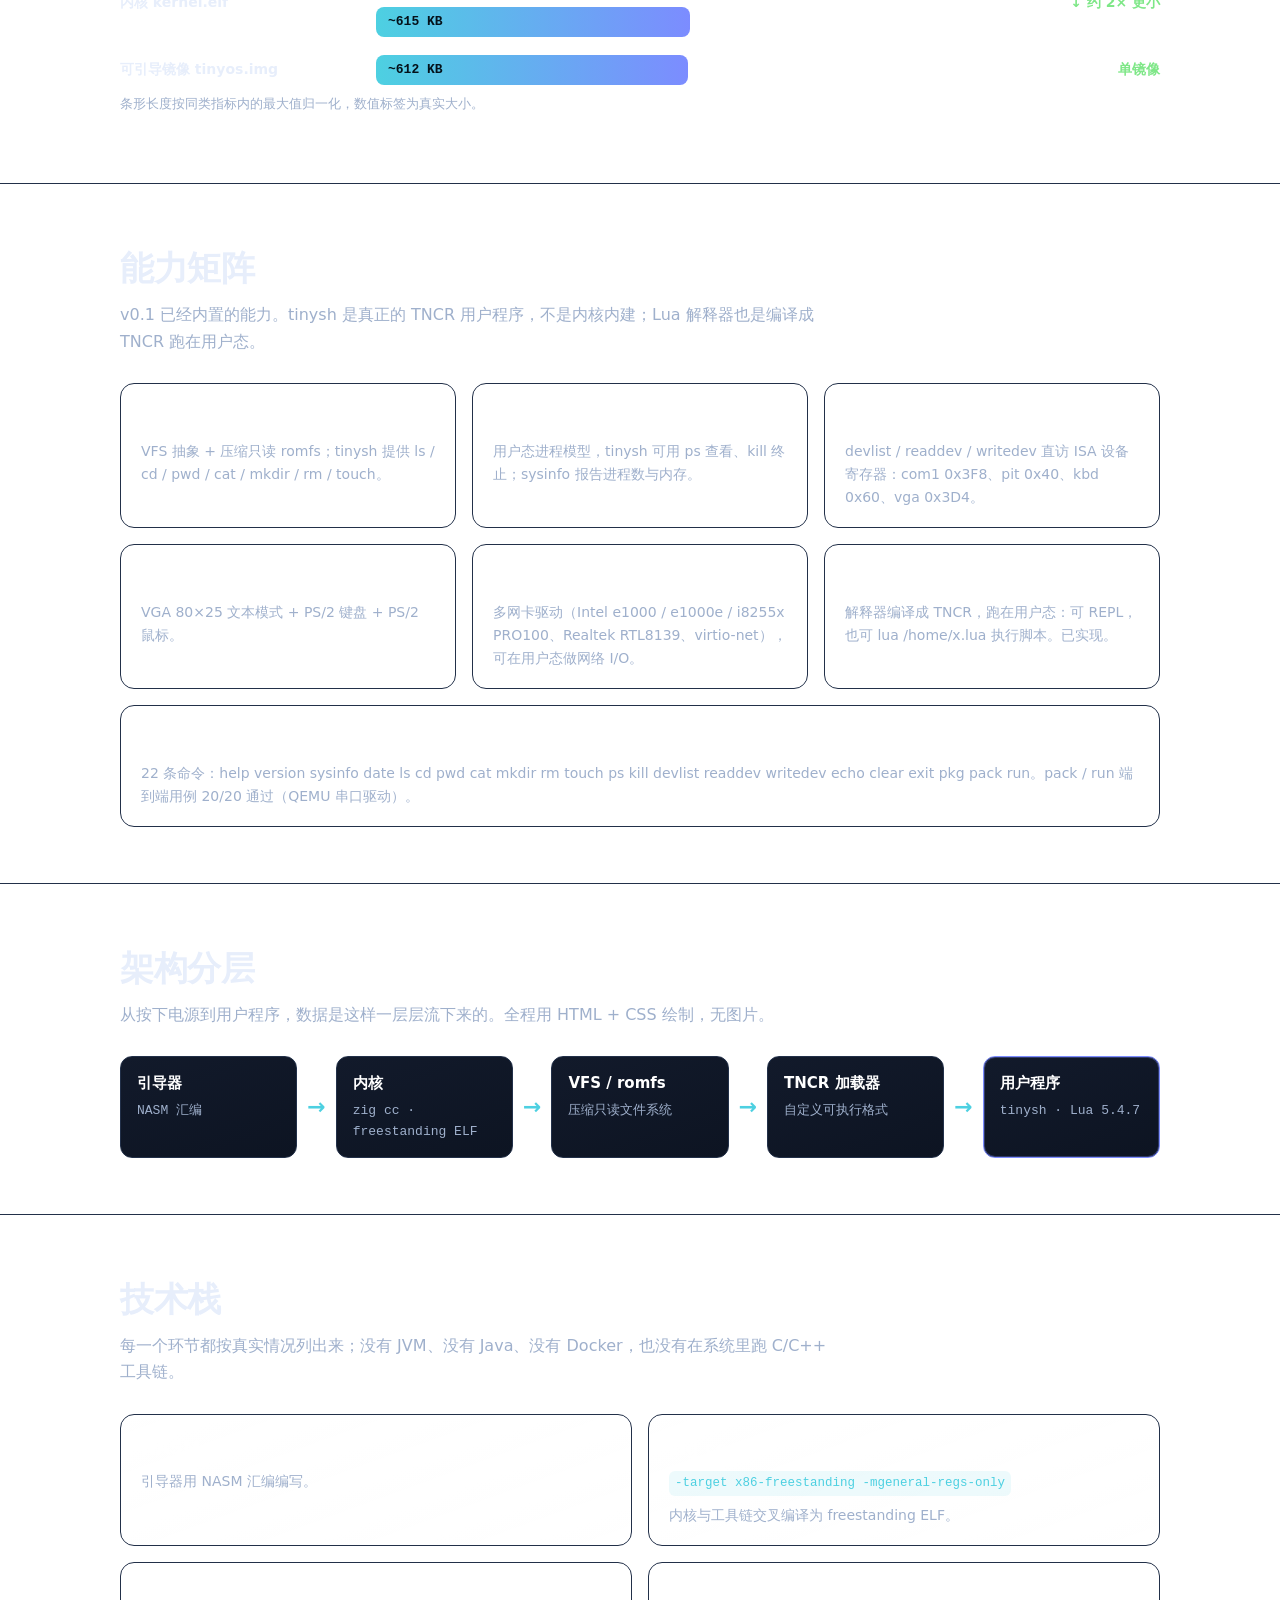
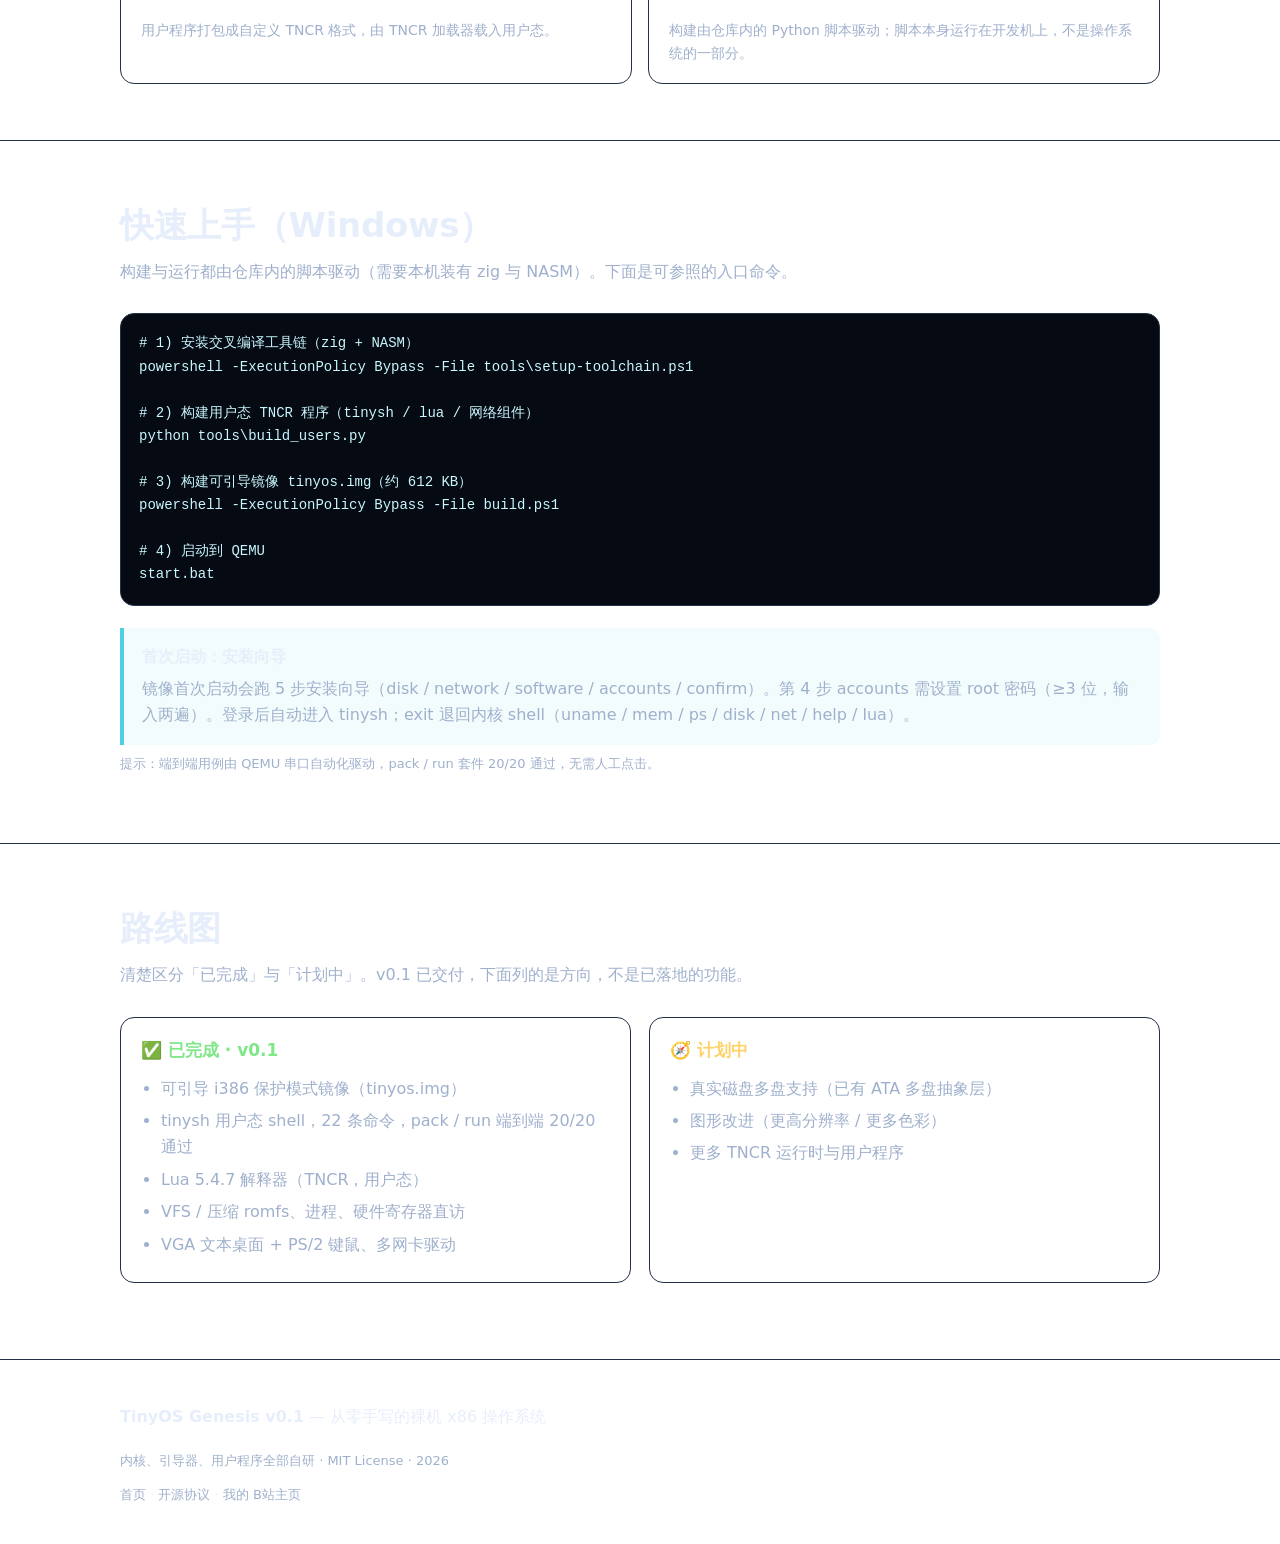
==== commit 74acc447: "docs(site): fix package count (16->17, demos.pack) + multi-NIC driver claims Doc/site audit against " ====
--- a/index.html
+++ b/index.html
@@ -108,7 +108,7 @@
           </li>
           <li class="card">
             <h3 data-zh="网络协议" data-en="Networking">网络协议</h3>
-            <p data-zh="e1000 网卡驱动；FTP 服务器/客户端、TinySMB、TCP socket、tcping。" data-en="e1000 NIC driver; FTP server/client, TinySMB, TCP socket, tcping.">e1000 网卡驱动；FTP 服务器/客户端、TinySMB、TCP socket、tcping。</p>
+            <p data-zh="多网卡驱动（Intel e1000 / e1000e / i8255x PRO100、Realtek RTL8139、virtio-net）；FTP 服务器/客户端、TinySMB、TCP socket、tcping。" data-en="Multi-NIC drivers (Intel e1000 / e1000e / i8255x PRO100, Realtek RTL8139, virtio-net); FTP server/client, TinySMB, TCP socket, tcping.">多网卡驱动（Intel e1000 / e1000e / i8255x PRO100、Realtek RTL8139、virtio-net）；FTP 服务器/客户端、TinySMB、TCP socket、tcping。</p>
             <a class="card-link" href="network.html" data-zh="进入 →" data-en="Open →">进入 →</a>
           </li>
           <li class="card">
@@ -195,7 +195,7 @@
           </li>
           <li class="card">
             <h3 data-zh="网络" data-en="Networking">网络</h3>
-            <p data-zh="e1000 网卡驱动，可在用户态做网络 I/O。" data-en="e1000 NIC driver, enabling user-space network I/O.">e1000 网卡驱动，可在用户态做网络 I/O。</p>
+            <p data-zh="多网卡驱动（Intel e1000 / e1000e / i8255x PRO100、Realtek RTL8139、virtio-net），可在用户态做网络 I/O。" data-en="Multi-NIC drivers (Intel e1000 / e1000e / i8255x PRO100, Realtek RTL8139, virtio-net), enabling user-space network I/O.">多网卡驱动（Intel e1000 / e1000e / i8255x PRO100、Realtek RTL8139、virtio-net），可在用户态做网络 I/O。</p>
           </li>
           <li class="card">
             <h3 data-zh="Lua 5.4.7" data-en="Lua 5.4.7">Lua 5.4.7</h3>
@@ -322,7 +322,7 @@
               <li data-zh="tinysh 用户态 shell，22 条命令，pack / run 端到端 20/20 通过" data-en="tinysh user-space shell, 22 commands, pack / run end-to-end 20/20 passing">tinysh 用户态 shell，22 条命令，pack / run 端到端 20/20 通过</li>
               <li data-zh="Lua 5.4.7 解释器（TNCR，用户态）" data-en="Lua 5.4.7 interpreter (TNCR, user space)">Lua 5.4.7 解释器（TNCR，用户态）</li>
               <li data-zh="VFS / 压缩 romfs、进程、硬件寄存器直访" data-en="VFS / compressed romfs, processes, direct hardware-register access">VFS / 压缩 romfs、进程、硬件寄存器直访</li>
-              <li data-zh="VGA 文本桌面 + PS/2 键鼠、e1000 网卡驱动" data-en="VGA text desktop + PS/2 keyboard/mouse, e1000 NIC driver">VGA 文本桌面 + PS/2 键鼠、e1000 网卡驱动</li>
+              <li data-zh="VGA 文本桌面 + PS/2 键鼠、多网卡驱动" data-en="VGA text desktop + PS/2 keyboard/mouse, multi-NIC drivers">VGA 文本桌面 + PS/2 键鼠、多网卡驱动</li>
             </ul>
           </div>
           <div class="roadmap-col">
